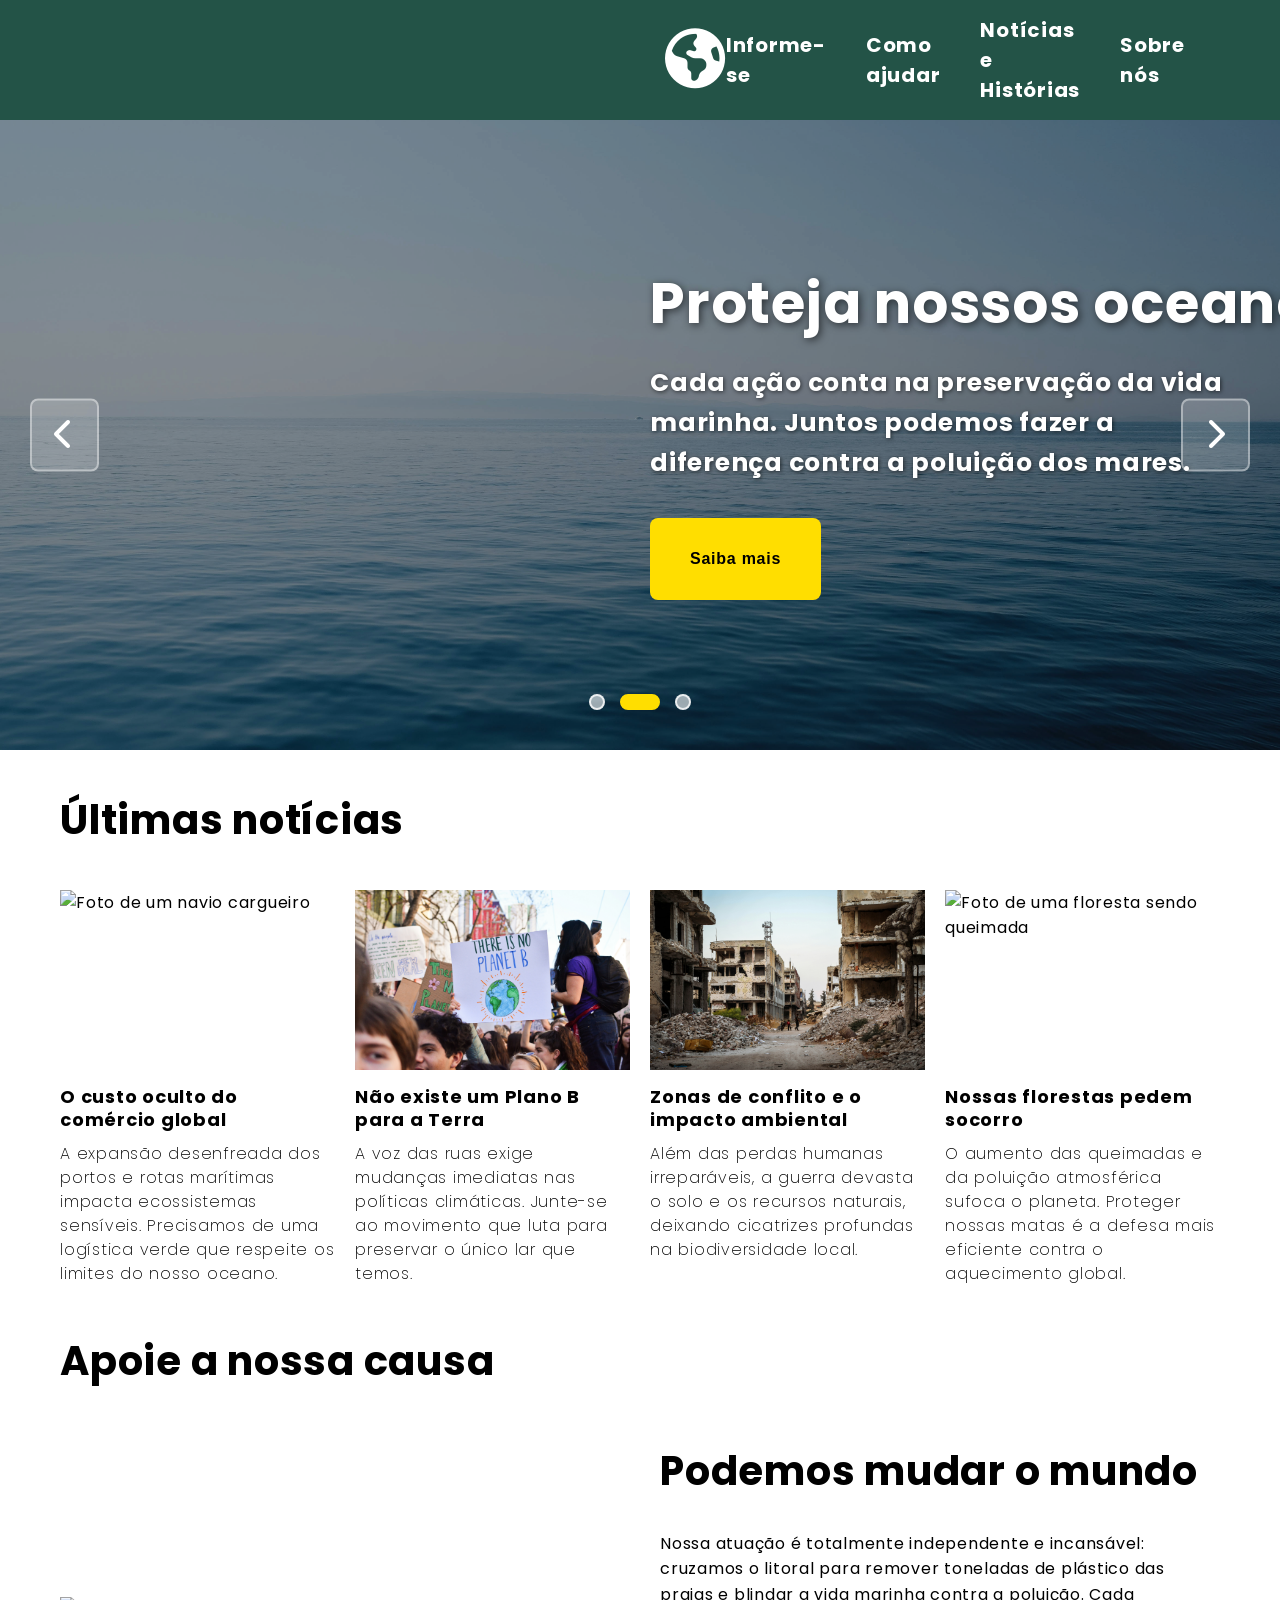
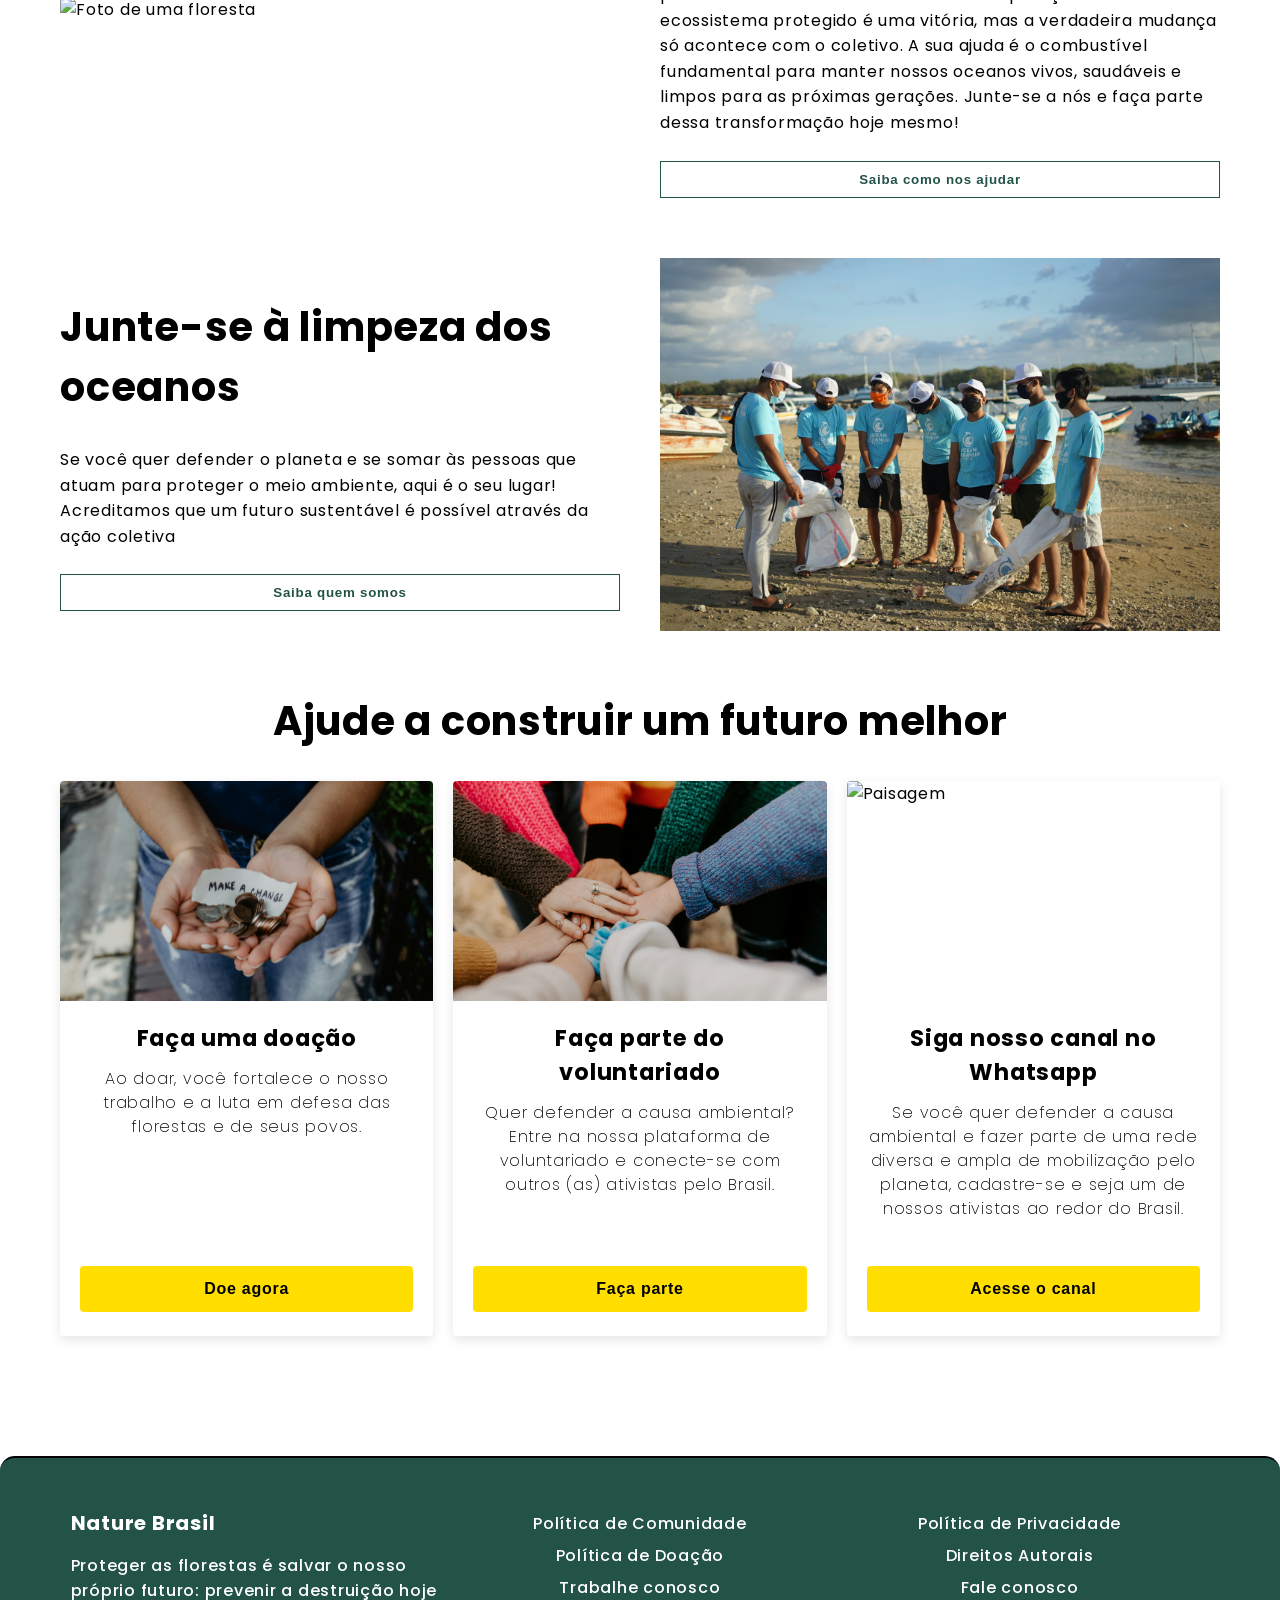
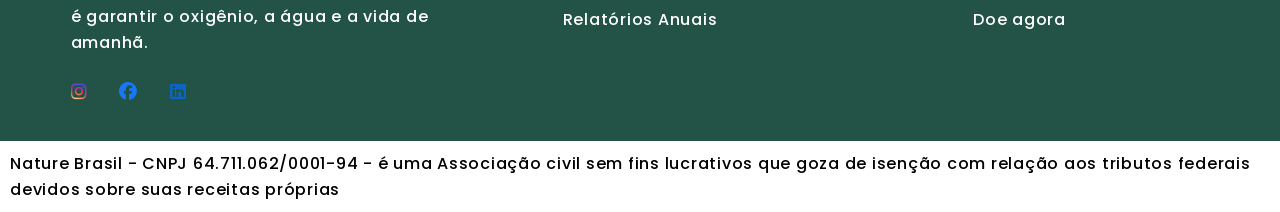
==== site/htmls/index.html @ 849645cf "Ajustando os links" ====
<!DOCTYPE html>
<html lang="pt-br">
<head>
    <meta charset="UTF-8">
    <meta name="viewport" content="width=device-width, initial-scale=1.0">
    <link rel="stylesheet" href="../styles/style.css">
    <link rel="stylesheet" href="https://cdnjs.cloudflare.com/ajax/libs/font-awesome/6.5.1/css/all.min.css">
    <link rel="shortcut icon" href="../img/earth-americas-solid-full.svg" type="image/x-icon">
    <title>Página Inicial - Nature</title>
</head>
<body>

    <section class="carrossel-section">
        <header>
            <div class="icone">
                <a href="index.html"><i class="fa-solid fa-earth-americas"></i></a>
            </div>
            <div class="cabecalho">
                <div class="header1">
                    <ul class="header-group">
                        <li><a href="Informe-se.html" target="_blank" class="link">Informe-se</a></li>
                        <li><a href="ComoAjudar.html" class="link">Como ajudar</a></li>
                        <li><a href="Noticias.html" class="link">Notícias e Histórias</a></li>
                        <li><a href="SobreNos.html" class="link">Sobre nós</a></li>
                    </ul>
                </div>
                
                <div class="header2">
                    <div class="button-group">
                        <div class="botao1">
                            <button type="button" class="btn btn-header"><a href="login.html" target="_blank">Login</a></button>
                        </div>
                        <div class="botao2">
                            <button type="button" class="btn btn-header"><a href="register.html" target="_blank">Registre-se</a></button>
                        </div>
                    </div>
                </div>
            </div>
        </header>

        <div class="carrossel-container">
            <div class="carrossel-wrapper"> 
                <div class="carrossel-slide active">
                    <div class="slide-planodefundo">
                        <img src="../img/bone.jpg" alt="Boné Leave me Alone" class="slide-bg-img">
                        <div class="slide-overlay"></div>
                    </div>
                    <div class="slide-content">
                        <div class="slide-texto">
                            <h2>Doe e ganhe um boné exclusivo!</h2>
                            <p>Faça sua doação e ganhe o boné usado pelos nossos ativistas na visita do navio do Nature ao Brasil!</p>
                            <button class="botao-carrossel">Doe agora!</button>
                        </div>
                    </div>
                </div>

                <div class="carrossel-slide">
                    <div class="slide-planodefundo">
                        <img src="../img/oceano.jpg" alt="Oceano" class="slide-bg-img">
                        <div class="slide-overlay"></div>
                    </div>

                    <div class="slide-content">
                        <div class="slide-texto">
                            <h2>Proteja nossos oceanos!</h2>
                            <p>Cada ação conta na preservação da vida marinha. Juntos podemos fazer a diferença contra a poluição dos mares.</p>
                            <button class="botao-carrossel">Saiba mais</button>
                        </div>
                    </div>
                </div>

                <div class="carrossel-slide">
                    <div class="slide-planodefundo">
                        <img src="../img/site.jpg" alt="Estrutura de Site" class="slide-bg-img">
                        <div class="slide-overlay"></div>
                    </div>
                    
                    <div class="slide-content">
                        <div class="slide-texto">
                            <h2>Visite nosso site!</h2>
                            <p>Conheça mais sobre as campanhas do Nature e como você pode contribuir para um planeta mais sustentável.</p>
                            <button class="botao-carrossel">Conheça mais</button>
                        </div>
                    </div>
                </div>

            </div>

            <button class="carousel-btn carousel-btn-prev" onclick="changeSlide(-1)">
                <i class="fas fa-chevron-left"></i>
            </button>
            <button class="carousel-btn carousel-btn-next" onclick="changeSlide(1)">
                <i class="fas fa-chevron-right"></i>
            </button>

            <div class="carrossel-indicadores">
                <button class="indicadores active" onclick="currentSlide(0)"></button>
                <button class="indicadores" onclick="currentSlide(1)"></button>
                <button class="indicadores" onclick="currentSlide(2)"></button>
            </div>
        </div>
    </section>
    
    <main class="container">
        <h1>Últimas notícias</h1>

        <section class="hero">
            <div class="columns1">
               <img src="../img/navio-cargueiro.jpg" alt="Foto de um navio cargueiro" class="img1"> 

               <div class="negrito1">
                <p><strong>O custo oculto do comércio global</strong></p>
               </div>

               <div class="paragrafo1">
                <p>A expansão desenfreada dos portos e rotas marítimas impacta ecossistemas sensíveis. Precisamos de uma logística verde que respeite os limites do nosso oceano.</p>
               </div>

            </div>

            <div class="columns2">
               <img src="../img/terra.jpg" alt="Foto de uma greve a favor da terra não ser uma plano B" class="img2"> 

               <div class="negrito2">
                <p><strong>Não existe um Plano B para a Terra</strong></p>
               </div>

               <div class="paragrafo2">
                <p>A voz das ruas exige mudanças imediatas nas políticas climáticas. Junte-se ao movimento que luta para preservar o único lar que temos.</p>
               </div>

            </div>
            
            <div class="columns3">
               <img src="../img/cidade-destruida.jpg" alt="Foto de uma cidade destruida" class="img3"> 

               <div class="negrito3">
                <p><strong>Zonas de conflito e o impacto ambiental</strong></p>
               </div>

               <div class="paragrafo3">
                <p>Além das perdas humanas irreparáveis, a guerra devasta o solo e os recursos naturais, deixando cicatrizes profundas na biodiversidade local.</p>
               </div>

            </div>

            <div class="columns4">
               <img src="../img/floresta-queimada.jpg" alt="Foto de uma floresta sendo queimada" class="img4"> 

               <div class="negrito4">
                <p><strong>Nossas florestas pedem socorro</strong></p>
               </div>

               <div class="paragrafo4">
                <p>O aumento das queimadas e da poluição atmosférica sufoca o planeta. Proteger nossas matas é a defesa mais eficiente contra o aquecimento global.</p>
               </div>

            </div>
        </section>

        <section class="content">
            <h1>Apoie a nossa causa</h1>
            <div class="content-columns1">
                <div class="content-img1">
                    <img src="../img/floresta.jpg" alt="Foto de uma floresta">
                </div>
                <div class="content-group1">
                    <h1><strong>Podemos mudar o mundo</strong></h1>
                    <p> Nossa atuação é totalmente independente e incansável: cruzamos o litoral para remover toneladas de plástico das praias e blindar a vida marinha contra a poluição. Cada ecossistema protegido é uma vitória, mas a verdadeira mudança só acontece com o coletivo. A sua ajuda é o combustível fundamental para manter nossos oceanos vivos, saudáveis e limpos para as próximas gerações. Junte-se a nós e faça parte dessa transformação hoje mesmo!</p>
                    <button class="btn btn-cta">Saiba como nos ajudar</button>
                </div>
            </div>

            <div class="content-columns2">
                <div class="content-img2">
                    <img src="../img/ong-prevencao.jpg" alt="Pessoas da ONG">
                </div>

                <div class="content-group2">
                    <h1><strong>Junte-se à limpeza dos oceanos</strong></h1>
                    <p>Se você quer defender o planeta e se somar às pessoas que atuam para proteger o meio ambiente, aqui é o seu lugar! Acreditamos que um futuro sustentável é possível através da ação coletiva</p>
                    <button class="btn btn-cta">Saiba quem somos</button>
                </div>
            </div>
        </section>

        <section class="content-final">
            <h1>Ajude a construir um futuro melhor</h1>
            
            <div class="content-final-columns">
                <div class="card">
                    <div class="card-img">
                        <img src="../img/doacao-mao.jpg" alt="Mãos">
                    </div>
                    <div class="card-text">
                        <h3><strong>Faça uma doação</strong></h3>
                        <p>Ao doar, você fortalece o nosso trabalho e a luta em defesa das florestas e de seus povos.</p>
                    </div>
                    <button class="btn btn-final"><a href="#">Doe agora</a></button>
                </div>

                <div class="card">
                    <div class="card-img">
                        <img src="../img/comunidade.jpg" alt="Comunidade">
                    </div>
                    <div class="card-text">
                        <h3><strong>Faça parte do voluntariado</strong></h3>
                        <p>Quer defender a causa ambiental? Entre na nossa plataforma de voluntariado e conecte-se com outros (as) ativistas pelo Brasil.</p>
                    </div>
                    <button class="btn btn-final"><a href="#">Faça parte</a></button>
                </div>

                <div class="card">
                    <div class="card-img">
                        <img src="../img/paisagem.jpg" alt="Paisagem">
                    </div>
                    <div class="card-text">
                        <h3><strong>Siga nosso canal no Whatsapp</strong></h3>
                        <p>Se você quer defender a causa ambiental e fazer parte de uma rede diversa e ampla de mobilização pelo planeta, cadastre-se e seja um de nossos ativistas ao redor do Brasil.</p>
                    </div>
                    <button class="btn btn-final"><a href="#">Acesse o canal</a></button>
                </div>
            </div>
        </section>
    </main>

    <footer>
    <nav class="group-coluna">
        <div class="colunas">
            <h4> Nature Brasil</h4>
            <p class="pfooter">Proteger as florestas é salvar o nosso próprio futuro: prevenir a destruição hoje é garantir o oxigênio, a água e a vida de amanhã.</p>

                    <div class="social1">
                        <a href="#"> <i class="fa-brands fa-instagram"></i></a> 
                        <a href="#"> <i class="fa-brands fa-facebook"></i></a>
                        <a href="#"> <i class="fa-brands fa-linkedin"></i></a>
                    </div>
        </div>
           
                <div class="colunas">
                    <ul class="lista2">
                        <li><a href="#" class="link2">Política de Comunidade</a></li>
                        <li><a href="#" class="link2">Política de Doação</a></li>
                        <li><a href="#" class="link2">Trabalhe conosco</a></li>
                        <li><a href="#" class="link2">Relatórios Anuais</a></li>
                    </ul>
                </div>

                <div class="colunas">
                    <ul class="lista3">
                        <li><a href="#" class="link3">Política de Privacidade</a></li>
                        <li><a href="#" class="link3">Direitos Autorais</a></li>
                        <li><a href="#" class="link3">Fale conosco</a></li>
                        <li><a href="#" class="link3">Doe agora</a></li>
                    </ul>
                </div>
            
            
    </nav>       

        <p class="pfinal">Nature Brasil - CNPJ 64.711.062/0001-94 - é uma Associação civil sem fins lucrativos que goza de isenção com relação aos tributos federais devidos sobre suas receitas próprias</p>
</footer>

    <script src="../js/carrosel.js"></script>
</body>
</html>
---- site/styles/style.css ----
@import url('https://fonts.googleapis.com/css2?family=Montserrat:ital,wght@0,100..900;1,100..900&family=Poppins:ital,wght@0,100;0,200;0,300;0,400;0,500;0,600;0,700;0,800;0,900;1,100;1,200;1,300;1,400;1,500;1,600;1,700;1,800;1,900&family=Roboto:ital,wght@0,100..900;1,100..900&family=Zalando+Sans+Expanded:ital,wght@0,200..900;1,200..900&display=swap');

:root {
  --preto-main-fundo: #000000;
  --branco-header-footer: #ffffff;
  --verde-agua:#235347;
  --bege:#FDFBF0;
  --amarelo: #ffde00;
  --amarelo-hover:#e5c700;
  --cinza-fundo: #dfd8d8;
  --bg-top: #eef7f7;
 --bg-bottom: #d7eceb;
 --card: rgba(255, 255, 255, 0.92);
 --card-border: rgba(34, 96, 93, 0.12);
 --text: #183534;
 --muted: #5f7775;
 --accent: #109483;
 --accent-dark: #0b7265;
 --field: #f8fcfb;
 --shadow: 0 24px 80px rgba(16, 74, 70, 0.14);
    
}

*{
 margin: 0;
 padding: 0;
 box-sizing: border-box;
 letter-spacing: 0.75px;
}

body{
    font-family: "Poppins", sans-serif;
    margin: 0;
    padding: 0;
}

/*------------- HEADER ------------- */

header{
    width: 100%;
    display: flex;
    justify-content: space-between;
    align-items: center;
    padding: 15px;
    background-color: var(--verde-agua);
    margin-bottom: 0;
}

.icone a{
    color: var(--branco-header-footer);
}

.icone{
    font-size: 60px;
    margin-left: 650px;
    color: var(--branco-header-footer);
}

header ul{
    display: flex;
    list-style: none;
    font-size: 20px ;
    font-weight: bold;
    align-items: center;
    gap: 40px;
    margin-right: 450px;
    margin-bottom: 0;
    
}

.link{
    text-decoration: none;
    color: var(--branco-header-footer)

}

.link:hover{
    text-decoration: underline;
}

.cabecalho {
  display: flex;
  align-items: center; 
  gap: 30px;          
}

.button-group {
  display: flex;
  gap: 50px;
  padding-right: 60px;        
}

.button-group button {
  padding: 10px 20px;
  border-radius: 8px;     
  cursor: pointer;
  font-weight: 600;
  transition: all 0.3s;    
  border: 2px solid transparent; 
}

.btn-header {
    background: var(--branco-header-footer);
    border: 1px solid var(--preto-main-fundo) !important;
    color: var(--verde-agua);
    padding: 15px 20px !important;
    width: 100%;
    font-weight: bold;
    cursor: pointer;
    transition: 0.3s;
    font-size: 16px;
    display: block;
}

.btn-header:hover {
    background: var(--verde-agua);
    color: var(--branco-header-footer);
}

.btn-header a {
    text-decoration: none;
    color: inherit;
    display: block;
}

.button-group button a {
  text-decoration: none;
  color: inherit;         
  display: block;         
}

.botao1 button{
    background: var(--branco-header-footer);
    border: 1px solid var(--preto-main-fundo);
    color: var(--verde-agua);
    padding: 10px 0;
    width: 100%; 
    font-weight: bold;
    padding: 15px;
    cursor: pointer;
    transition: 0.3s;
    font-size: 16px;
    font-weight: bold;
}

.botao1 button:hover {
    background: var(--verde-agua);
    color: var(--branco-header-footer);
}


.botao2 button{
    background: var(--branco-header-footer);
    border: 1px solid var(--preto-main-fundo);
    color: var(--verde-agua);
    padding: 10px 0;
    width: 100%; 
    font-weight: bold;
    padding: 15px;
    cursor: pointer;
    transition: 0.3s;
    font-size: 16px;
    font-weight: bold;
}

.botao2 button:hover {
    background: var(--verde-agua);
    color: var(--branco-header-footer);
}

/*
<div class="icone">
           <a href="index.html"><i class="fa-solid fa-earth-americas"></i></a> 
        </div>

/* ============= CARROSSEL ============= */

.carrossel-section {
    position: relative;
    width: 100%;
    height: auto;
    overflow: hidden;
}

.carrossel-container {
    position: relative;
    width: 100%;
    height: 70vh;
    overflow: hidden;
}

.carrossel-wrapper {
    position: relative;
    width: 100%;
    height: 100%;
    
}

.carrossel-slide {
    position: absolute;
    top: 0;
    left: 0;
    width: 100%;
    height: 100%;
    display: flex;
    align-items: center;
    opacity: 0;
    transition: opacity 0.8s ease-in-out;
    z-index: 1;
}

.carrossel-slide.active {
    opacity: 1;
    z-index: 2;
}


.slide-planodefundo {
    position: absolute;
    top: 0;
    left: 0;
    width: 100%;
    height: 100%;
    z-index: -1;
}

.slide-bg-img {
    width: 100%;
    height: 100%;
    object-fit: cover;
}


.slide-overlay {
    position: absolute;
    top: 0;
    left: 0;
    width: 100%;
    height: 100%;
    background: rgba(0, 0, 0, 0.4);
    z-index: 0;
}

.slide-content {
    position: relative;
    z-index: 3;
    padding-left: 650px;
    color: #ffffff;
    display: flex;
    align-items: center;
    height: 100%;
}

.slide-texto {
    max-width: 600px;
}

.slide-texto h2 {
    font-size: 3.5rem;
    font-weight: bold;
    margin-bottom: 25px;
    line-height: 1.2;
    text-shadow: 2px 2px 8px rgba(0, 0, 0, 0.6);
    white-space: nowrap;
}

.slide-texto p {
    font-size: 25px;
    line-height: 1.6;
    margin-bottom: 35px;
    text-shadow: 1px 1px 4px rgba(0, 0, 0, 0.6);
    font-weight: bold;
    color: var(--branco-header-footer);
}

.botao-carrossel {
    background-color: var(--amarelo);
    color: var(--preto-main-fundo);
    padding: 32px 40px;
    border: none;
    border-radius: 8px;
    font-size: 16px;
    font-weight: bold;
    cursor: pointer;
    transition: all 0.3s ease;
    display: inline-block;
}

.botao-carrossel:hover {
    background-color: var(--amarelo-hover);
    transform: translateY(-3px);
    box-shadow: 0 8px 16px rgba(0, 0, 0, 0.3);
}

/* Botões de navegação  padding:32px 40px;*/
.carousel-btn {
    position: absolute;
    top: 50%;
    transform: translateY(-50%);
    background-color: rgba(255, 255, 255, 0.2);
    color: var(--branco-header-footer);
    border: 2px solid rgba(255, 255, 255, 0.4);
    font-size: 32px;
    padding: 16px 22px;
    cursor: pointer;
    border-radius: 8px;
    transition: all 0.3s ease;
    z-index: 10;
}

.carousel-btn:hover {
    background-color: rgba(255, 255, 255, 0.4);
    border-color: rgba(255, 255, 255, 0.8);
    transform: translateY(-50%) scale(1.1);
}

.carousel-btn-prev {
    left: 30px;
}

.carousel-btn-next {
    right: 30px;
}

/* Indicadores (pontinhos) */
.carrossel-indicadores {
    position: absolute;
    bottom: 40px;
    left: 50%;
    transform: translateX(-50%);
    z-index: 10;
    display: flex;
    gap: 15px;
}

.indicadores {
    width: 16px;
    height: 16px;
    border-radius: 50%;
    background-color: rgba(255, 255, 255, 0.6);
    border: 2px solid rgba(255, 255, 255, 0.8);
    cursor: pointer;
    transition: all 0.3s ease;
}

.indicadores:hover {
    background-color: rgba(255, 255, 255, 0.8);
}

.indicadores.active {
    background-color: var(--amarelo);
    border-color: var(--amarelo);
    width: 40px;
    border-radius: 8px;
}

/*------------- MAIN/HERO ------------- */
main {
  width: 100%;
}

.container {
  max-width: 1200px; 
  width: 100%;       
  margin: 0 auto;
}

h1 {
    margin-bottom: 40px;
    font-size: 2.5rem;
    margin-top: 40px;
}

.container > h1 {
    max-width: 1200px;
    margin-left: auto;
    margin-right: auto;
    padding: 0 20px;
}

.hero {
    display: flex;
    justify-content: space-between;
    gap: 20px;
    max-width: 1200px;
    margin: 0 auto;
    padding: 0 20px;
}


.columns1, .columns2, .columns3, .columns4 {
    flex: 1; 
    display: flex;
    flex-direction: column;
}


.img1, .img2, .img3, .img4 {
    width: 100%;
    height: 180px; 
    object-fit: cover; 
    margin-bottom: 15px;
}


[class^="negrito"] p {
    font-size: 18px;
    line-height: 1.3;
    margin-bottom: 10px;
    color: var(--preto-main-fundo);
}


[class^="paragrafo"] p {
    font-size: 16px;
    line-height: 1.5;
    color: var(--preto-main-fundo);
    font-weight: 200;
}

.content {
    max-width: 1200px;
    width: 100%;
    margin: 0 auto;
    padding: 0 20px;
}

.content h1 {
    font-size: 2.5rem;
    margin-bottom: 30px;
    color: var(--preto-main-fundo);
    margin-top: 20px;
    font-weight: bold;
}

.content-columns1, 
.content-columns2 {
    display: flex;
    align-items: center;
    gap: 40px;
    margin-bottom: 60px;
}

.content-columns2 {
    flex-direction: row-reverse;
}

.content-img1, .content-img2, 
.content-group1, .content-group2 {
    flex: 1;
}

img {
    width: 100%;
    height: auto;
    display: block;
}

h1 strong {
    display: block;
    font-size: 2.5rem;
    margin-bottom: 15px;
    color: var(--preto-main-fundo);
    font-weight: bold;
    
}

p {
    font-size: 16px;
    line-height: 1.6;
    color: var(--preto-main-fundo);
    margin-bottom: 25px;
}

.btn {
    background: transparent;
    border: 1px solid var(--verde-agua);
    color: var(--verde-agua);
    padding: 10px 0;
    width: 100%; 
    font-weight: bold;
    cursor: pointer;
    transition: 0.3s;
}

.btn:hover {
    background: var(--verde-agua);
    color: var(--branco-header-footer);
}


.content-final h1 {
    text-align: center;
    margin-bottom: 30px;
    font-size: 2.5rem;
}

.content-final {
    max-width: 1200px;
    width: 100%;
    margin: 0 auto;
    padding: 0 20px;
}

.content-final-columns {
    display: flex;
    justify-content: center; 
    gap: 20px;
    padding-bottom: 30px ;
}

.card {
    background-color: var(--branco-header-footer);
    border-radius: 4px;
    box-shadow: 0 4px 12px rgba(0, 0, 0, 0.1); 
    flex: 1;                 
    display: flex;
    flex-direction: column;  
    overflow: hidden;        
    padding-bottom: 24px;   
}

.card-img img {
    width: 100%;
    height: 220px;          
    object-fit: cover;       
    display: block;
}
/* PARA NÃO ESQUECER, OBJECT-FIT:COVER, corta a imagem sem distorcer, e o height:220px alinha as fotos igualmente.*/

.card-text {
    padding: 20px;
    flex-grow: 1;           
}

.card-text h3 {
    font-size: 1.4rem;
    margin-bottom: 12px;
    font-weight: 400;
    text-align: center;
}

.card-text p {
    font-size: 16px;
    color: var(--preto-main-fundo);
    line-height: 1.5;
    font-weight: 200;
    text-align: center;
}

.btn-final {
    background-color: var(--amarelo); 
    color: var(--preto-main-fundo);
    border: none;
    padding: 14px 32px;
    font-weight: bold;
    font-size: 16px;
    border-radius: 4px;
    cursor: pointer;
    width: calc(100% - 40px);
    margin: 0 20px;
}

.btn-final:hover {
    background-color: var(--amarelo-hover); 
    transform: translateY(-3px);
    color: var(--preto-main-fundo);
}

.btn-final a{
    text-decoration: none;
    color: var(--preto-main-fundo)
}

/*------------- Footer ------------- */

footer{
    background-color:var(--verde-agua);
    color: var(--branco-header-footer);
    padding-top: 50px;
    border-top: 2px solid var(--preto-main-fundo);
    border-radius: 15px;
    margin-top: 90px;
    
}

.group-coluna{
    margin: auto;
    display: flex;
    justify-content: center;
    width: 1140px;
}

.colunas{
    width: 33.3%;
}

.colunas h4{
    margin-bottom: 15px;
    font-size: 20px;
}

.colunas p{
    font-weight: 500;
    color: var(--branco-header-footer);
}

.social1{
    display: flex;
    gap: 2rem;    
}

.social1 i{
    font-size: 18px;
    margin-bottom: 40px;
}

.lista2{
    text-align: center;
    line-height: 2;
    
}
.lista2 li{
    list-style: none;
    
}

.lista2 a{
    text-decoration: none;
    color: var(--branco-header-footer);
    font-weight: 500;
    
}

.lista2 a:hover{
    text-decoration: underline;

}

.lista3{
    text-align: center;
    line-height: 2;
    
}
.lista3 li{
    list-style: none;
    
}

.lista3 a{
    text-decoration: none;
    color: var(--branco-header-footer);
    font-weight: 500;
}

.lista3 a:hover{
    text-decoration: underline;

}

.pfinal{
    display: flex;
    justify-content: center;
    font-size: 16px;
    padding: 10px;
    margin: 0;
    color: var(--preto-main-fundo);
    background-color: var(--branco-header-footer);
    font-weight: 500;
}

.fa-instagram {
    background: radial-gradient(circle at 30% 107%, #fdf497 0%, #fdf497 5%, #fd5949 45%, #d6249f 60%, #285AEB 90%);
    -webkit-background-clip: text;
    -webkit-text-fill-color: transparent;
    background-clip: text;
    display: inline-block;
}

.fa-facebook {
    color: #1877F2;
}


.fa-linkedin {
    color: #0A66C2;
}
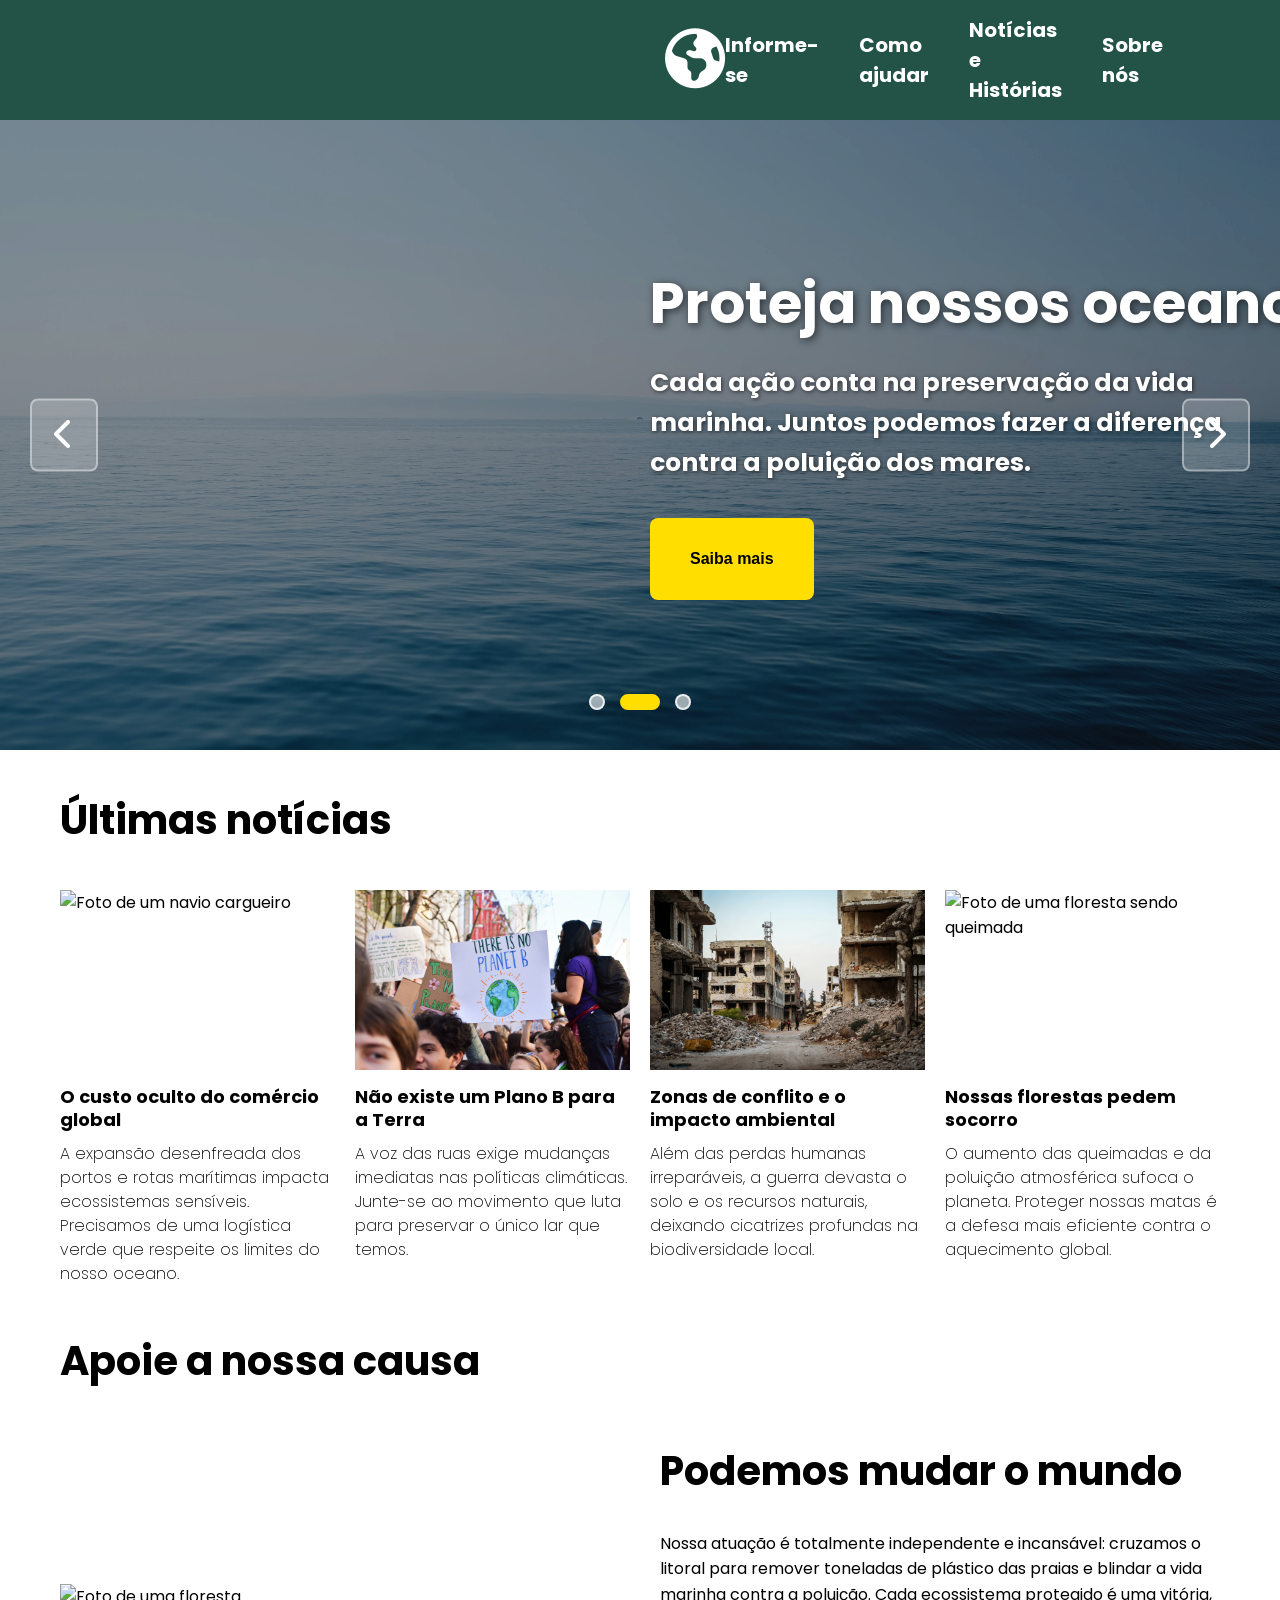
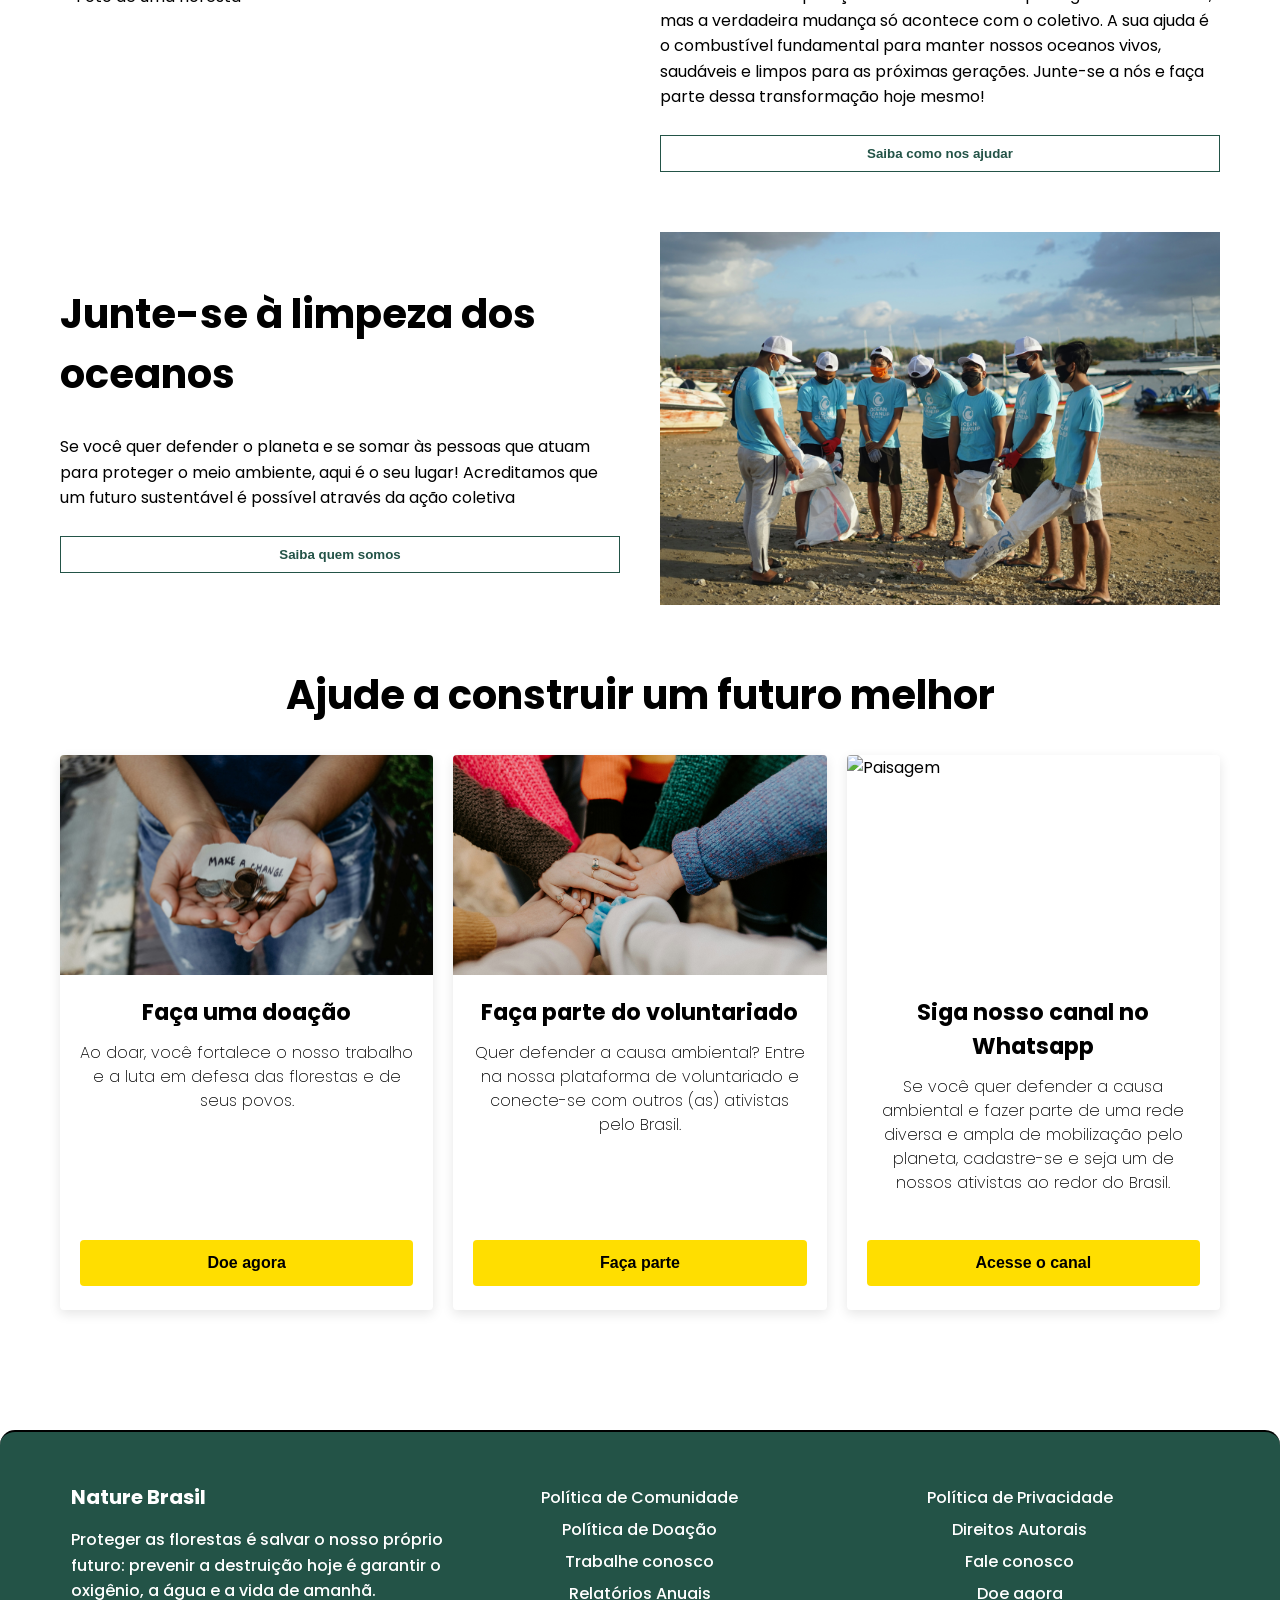
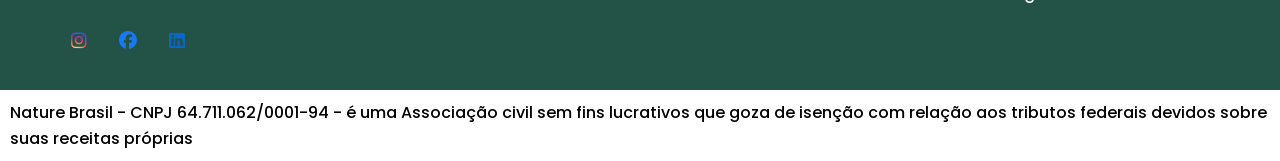
==== commit 705f94db: "Muitas alterações" ====
--- a/site/htmls/index.html
+++ b/site/htmls/index.html
@@ -225,41 +225,39 @@
     </main>
 
     <footer>
-    <nav class="group-coluna">
-        <div class="colunas">
-            <h4> Nature Brasil</h4>
-            <p class="pfooter">Proteger as florestas é salvar o nosso próprio futuro: prevenir a destruição hoje é garantir o oxigênio, a água e a vida de amanhã.</p>
-
-                    <div class="social1">
-                        <a href="#"> <i class="fa-brands fa-instagram"></i></a> 
-                        <a href="#"> <i class="fa-brands fa-facebook"></i></a>
-                        <a href="#"> <i class="fa-brands fa-linkedin"></i></a>
-                    </div>
-        </div>
-           
-                <div class="colunas">
-                    <ul class="lista2">
-                        <li><a href="#" class="link2">Política de Comunidade</a></li>
-                        <li><a href="#" class="link2">Política de Doação</a></li>
-                        <li><a href="#" class="link2">Trabalhe conosco</a></li>
-                        <li><a href="#" class="link2">Relatórios Anuais</a></li>
-                    </ul>
-                </div>
-
-                <div class="colunas">
-                    <ul class="lista3">
-                        <li><a href="#" class="link3">Política de Privacidade</a></li>
-                        <li><a href="#" class="link3">Direitos Autorais</a></li>
-                        <li><a href="#" class="link3">Fale conosco</a></li>
-                        <li><a href="#" class="link3">Doe agora</a></li>
-                    </ul>
-                </div>
+        <nav class="group-coluna">
+            <div class="colunas">
+                <h4> Nature Brasil</h4>
+                <p class="pfooter">Proteger as florestas é salvar o nosso próprio futuro: prevenir a destruição hoje é garantir o oxigênio, a água e a vida de amanhã.</p>
+
+                        <div class="social1">
+                            <a href="#"> <i class="fa-brands fa-instagram"></i></a> 
+                            <a href="#"> <i class="fa-brands fa-facebook"></i></a>
+                            <a href="#"> <i class="fa-brands fa-linkedin"></i></a>
+                        </div>
+            </div>
             
-            
-    </nav>       
-
-        <p class="pfinal">Nature Brasil - CNPJ 64.711.062/0001-94 - é uma Associação civil sem fins lucrativos que goza de isenção com relação aos tributos federais devidos sobre suas receitas próprias</p>
-</footer>
+                    <div class="colunas">
+                        <ul class="lista2">
+                            <li><a href="#" class="link2">Política de Comunidade</a></li>
+                            <li><a href="#" class="link2">Política de Doação</a></li>
+                            <li><a href="#" class="link2">Trabalhe conosco</a></li>
+                            <li><a href="#" class="link2">Relatórios Anuais</a></li>
+                        </ul>
+                    </div>
+
+                    <div class="colunas">
+                        <ul class="lista3">
+                            <li><a href="#" class="link3">Política de Privacidade</a></li>
+                            <li><a href="#" class="link3">Direitos Autorais</a></li>
+                            <li><a href="#" class="link3">Fale conosco</a></li>
+                            <li><a href="#" class="link3">Doe agora</a></li>
+                        </ul>
+                    </div>    
+        </nav>       
+
+            <p class="pfinal">Nature Brasil - CNPJ 64.711.062/0001-94 - é uma Associação civil sem fins lucrativos que goza de isenção com relação aos tributos federais devidos sobre suas receitas próprias</p>
+    </footer>
 
     <script src="../js/carrosel.js"></script>
 </body>
--- a/site/styles/style.css
+++ b/site/styles/style.css
@@ -25,7 +25,6 @@
  margin: 0;
  padding: 0;
  box-sizing: border-box;
- letter-spacing: 0.75px;
 }
 
 body{
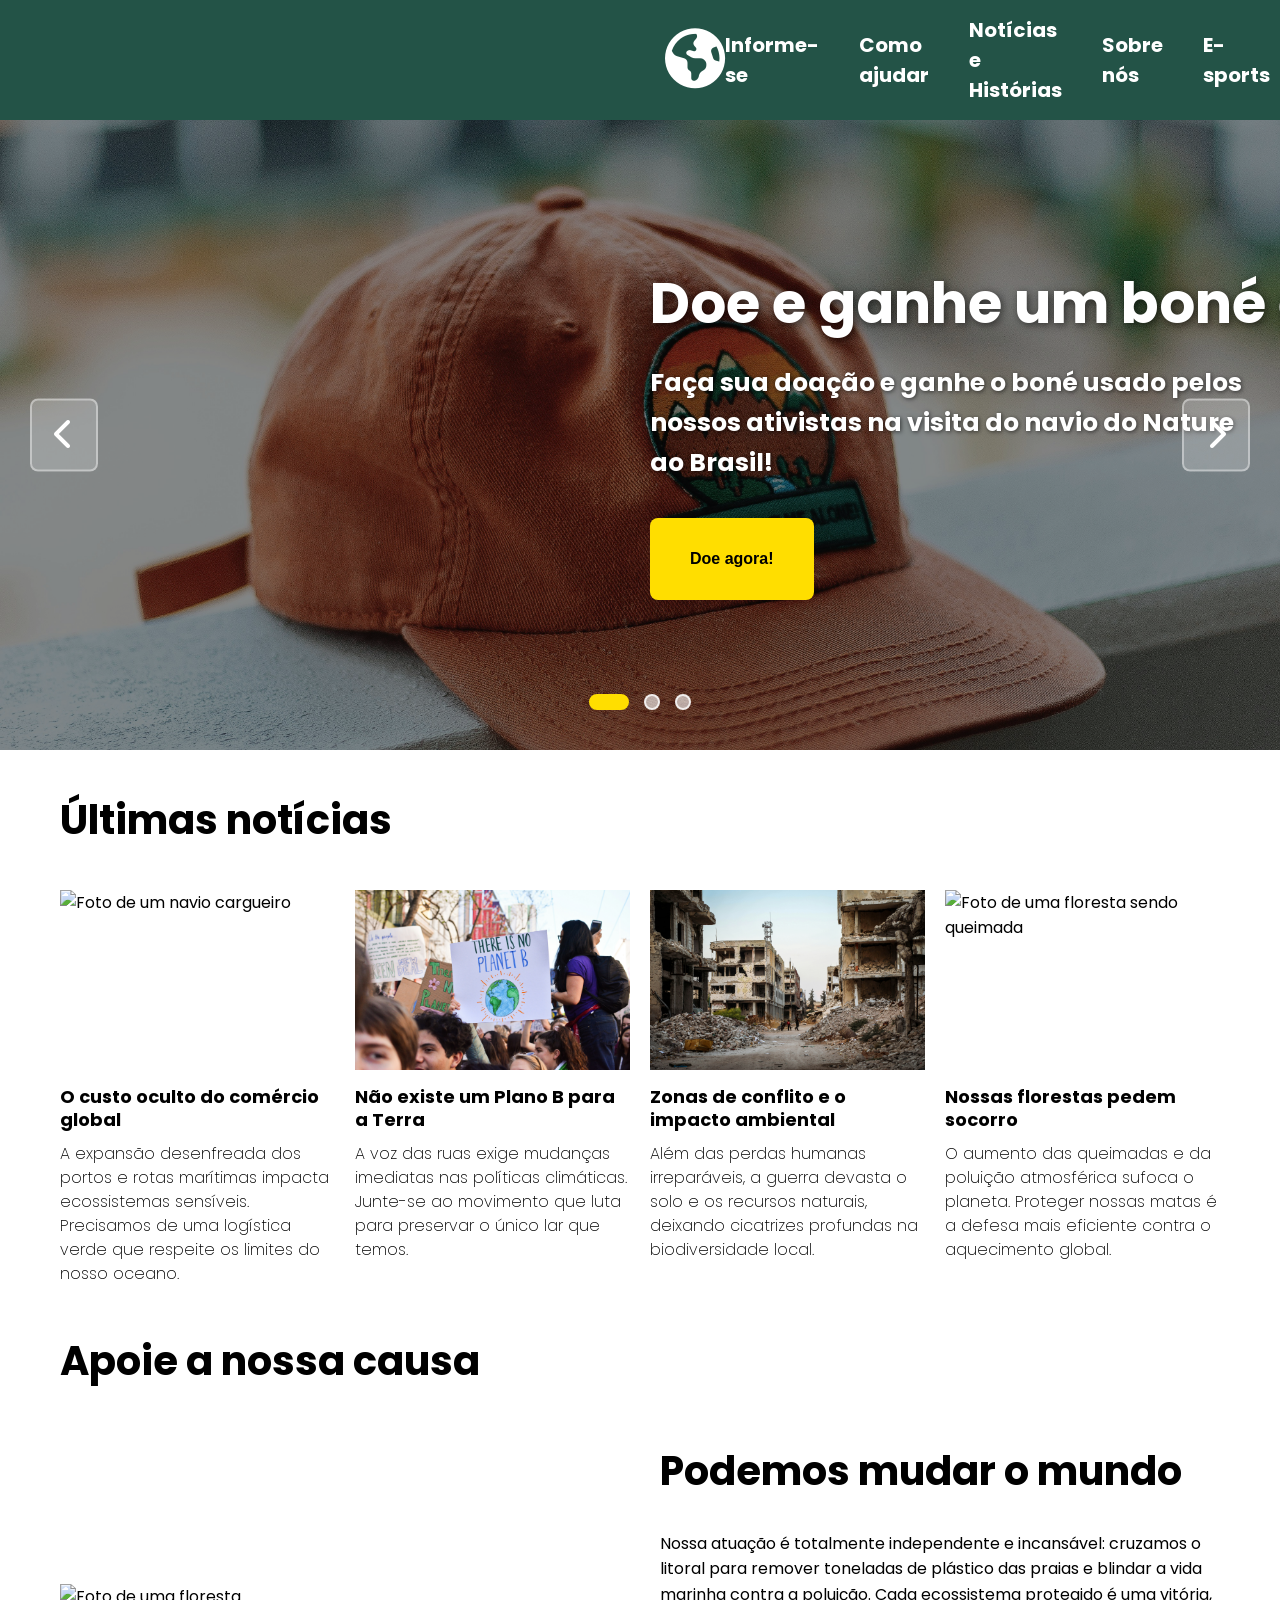
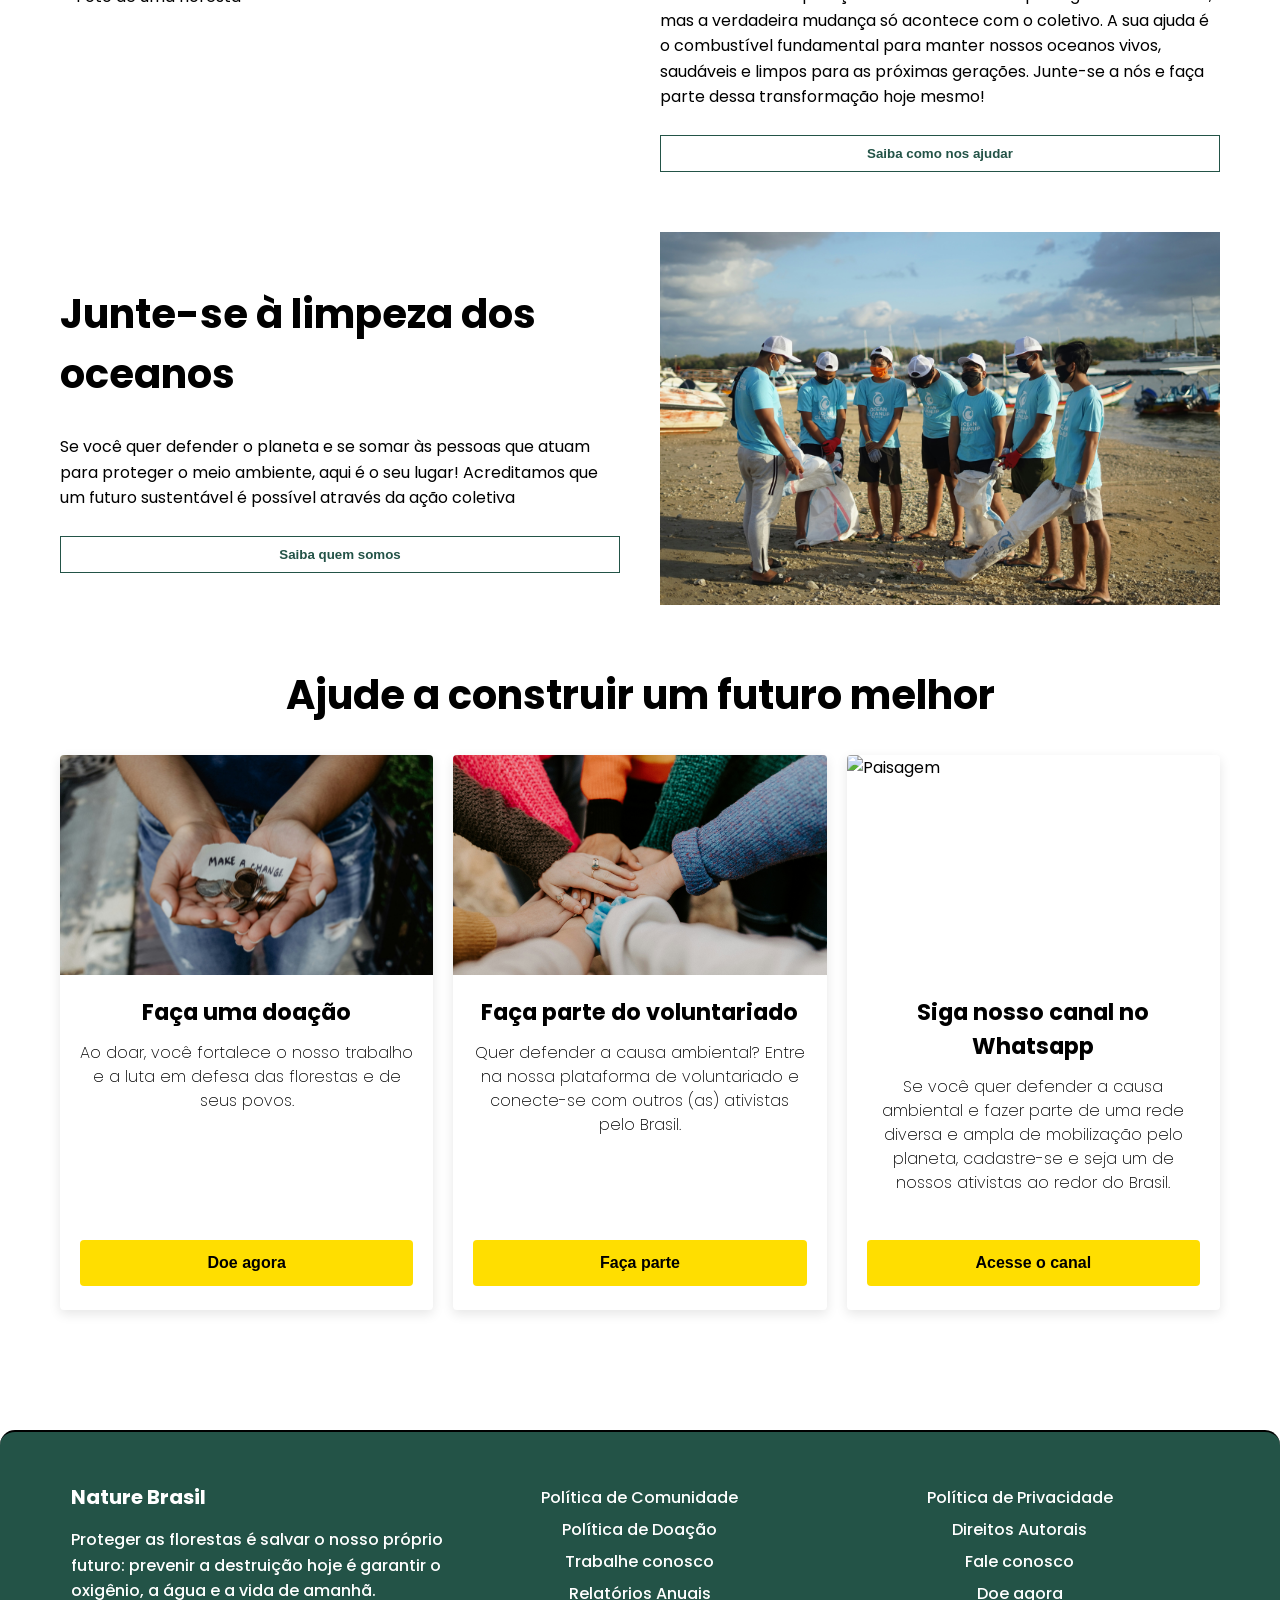
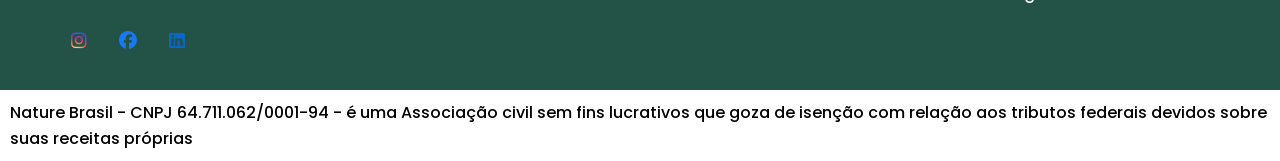
==== commit 96095f82: "Ajustando o header e fazendo a responsividade de todos as páginas e finalizando o Como ajudar" ====
--- a/site/htmls/index.html
+++ b/site/htmls/index.html
@@ -22,6 +22,7 @@
                         <li><a href="ComoAjudar.html" class="link">Como ajudar</a></li>
                         <li><a href="Noticias.html" class="link">Notícias e Histórias</a></li>
                         <li><a href="SobreNos.html" class="link">Sobre nós</a></li>
+                        <li><a href="site-time.html" class="link">E-sports</a></li>
                     </ul>
                 </div>
                 
--- a/site/styles/style.css
+++ b/site/styles/style.css
@@ -85,8 +85,7 @@
 
 .button-group {
   display: flex;
-  gap: 50px;
-  padding-right: 60px;        
+  gap: 50px;    
 }
 
 .button-group button {
@@ -685,3 +684,178 @@
     color: #0A66C2;
 }
 
+@media (max-width: 1024px) {
+    header {
+        flex-direction: column;
+        gap: 20px;
+        padding: 20px 15px;
+    }
+
+    .icone {
+        margin-left: 0;
+    }
+
+    .cabecalho {
+        flex-direction: column;
+        gap: 20px;
+    }
+
+    header ul {
+        margin-right: 0;
+        justify-content: center;
+        flex-wrap: wrap;
+        gap: 20px;
+    }
+
+    .button-group {
+        gap: 20px;
+    }
+
+    .carrossel-container {
+        height: 60vh;
+    }
+
+    .slide-content {
+        padding-left: 0;
+        justify-content: center;
+        text-align: center;
+    }
+
+    .slide-texto h2 {
+        font-size: 2.8rem;
+        white-space: normal;
+    }
+
+    .hero {
+        flex-wrap: wrap;
+    }
+
+    .columns1, .columns2, .columns3, .columns4 {
+        width: 48%;
+        flex: 0 0 48%;
+    }
+
+    .content-final-columns {
+        flex-wrap: wrap;
+    }
+
+    .card {
+        flex: 0 0 calc(50% - 10px);
+    }
+
+    .group-coluna {
+        width: 100%;
+        flex-wrap: wrap;
+        gap: 24px;
+    }
+
+    .colunas {
+        width: 45%;
+    }
+}
+
+@media (max-width: 768px) {
+    header ul {
+        font-size: 18px;
+        gap: 14px;
+    }
+
+    .button-group {
+        flex-direction: column;
+        gap: 12px;
+        width: 100%;
+    }
+
+    .btn-header {
+        width: 100%;
+    }
+
+    .carrossel-container {
+        height: 50vh;
+    }
+
+    .slide-texto h2 {
+        font-size: 2.2rem;
+    }
+
+    .slide-texto p {
+        font-size: 18px;
+    }
+
+    .columns1, .columns2, .columns3, .columns4 {
+        width: 100%;
+        flex: 0 0 100%;
+    }
+
+    .content-final-columns {
+        flex-direction: column;
+    }
+
+    .card {
+        flex: 0 0 100%;
+    }
+
+    .group-coluna {
+        flex-direction: column;
+        align-items: center;
+    }
+
+    .colunas {
+        width: 100%;
+        text-align: center;
+    }
+
+    .social1 {
+        justify-content: center;
+    }
+}
+
+@media (max-width: 480px) {
+    header {
+        padding: 12px;
+    }
+
+    header ul {
+        font-size: 16px;
+        gap: 10px;
+        flex-direction: column;
+    }
+
+    .carrossel-container {
+        height: 45vh;
+    }
+
+    .slide-texto h2 {
+        font-size: 1.7rem;
+    }
+
+    .slide-texto p {
+        font-size: 16px;
+    }
+
+    .botao-carrossel {
+        padding: 16px 24px;
+    }
+
+    .container > h1,
+    .content h1,
+    .content-final h1 {
+        font-size: 1.8rem;
+        text-align: center;
+    }
+
+    .hero,
+    .content {
+        padding: 0 16px;
+    }
+
+    .btn-final {
+        width: calc(100% - 32px);
+        margin: 0 16px;
+    }
+
+    .group-coluna {
+        padding: 0 16px;
+    }
+}
+
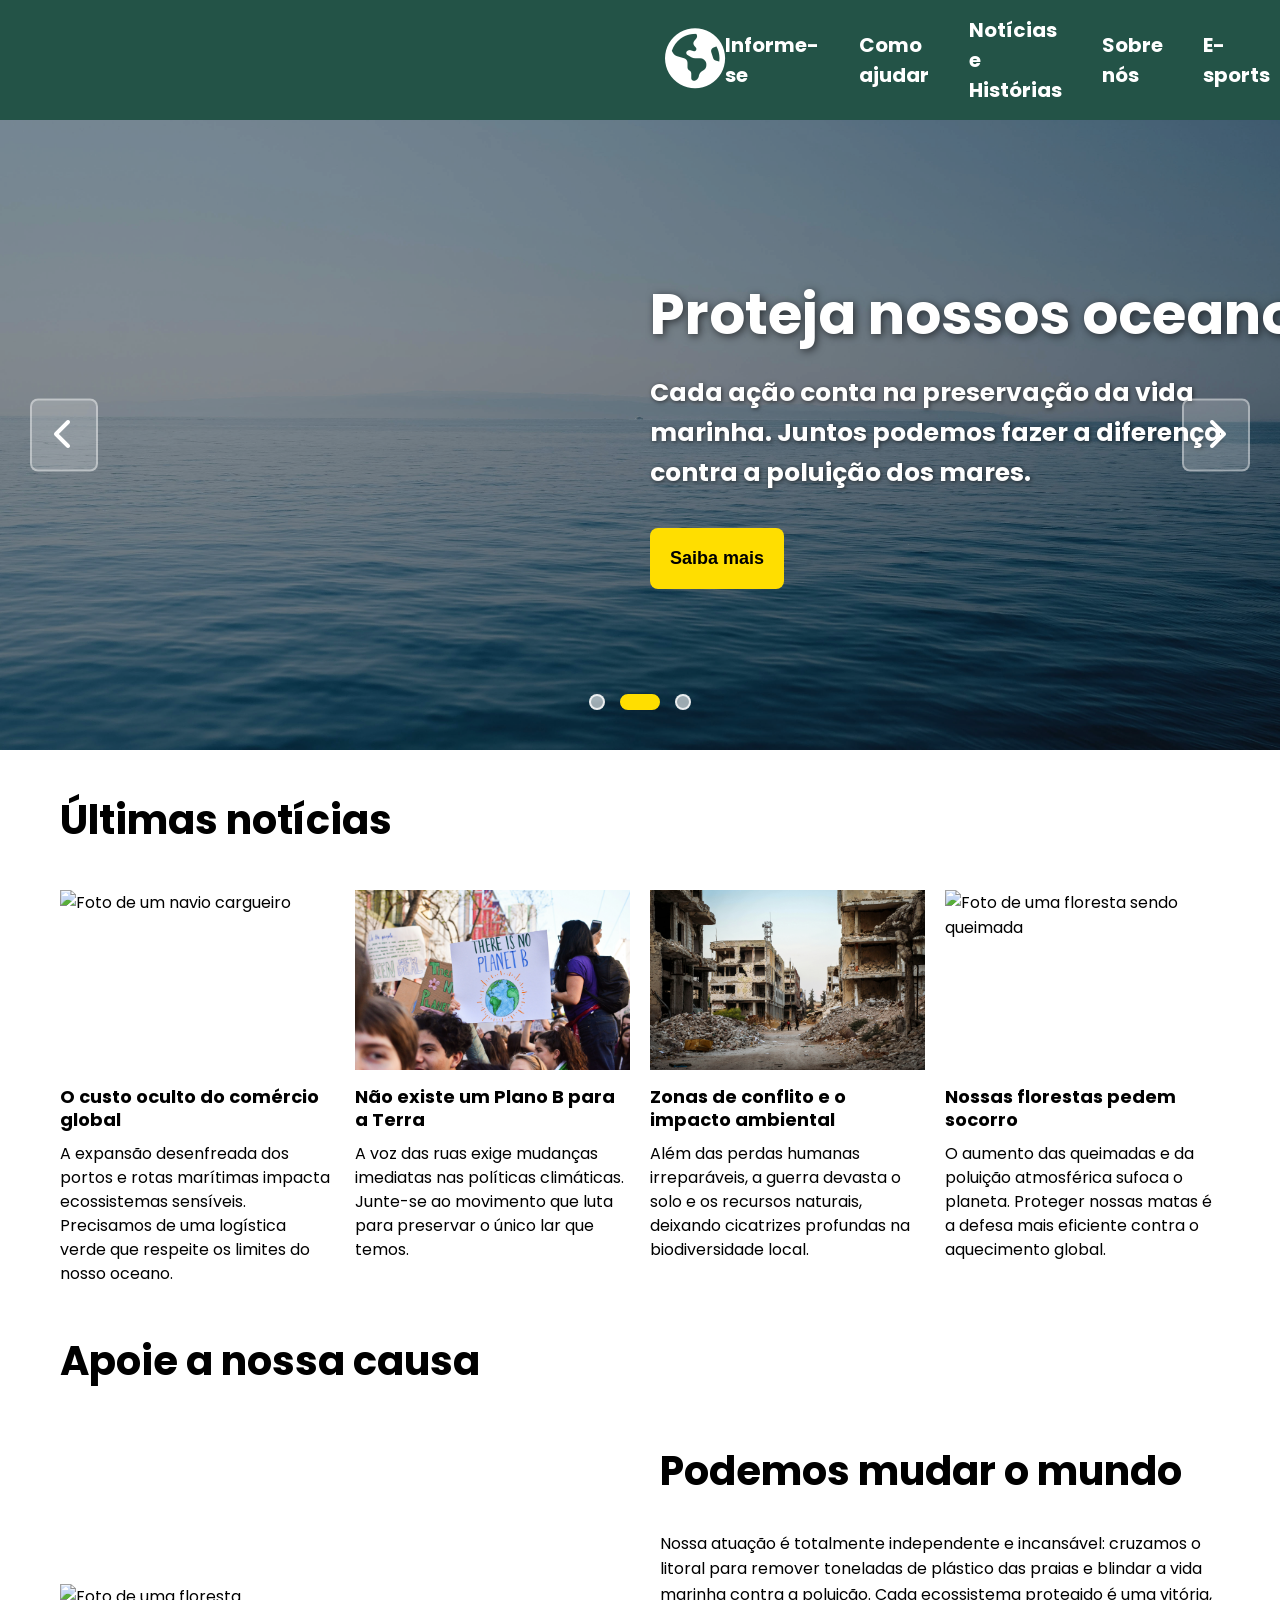
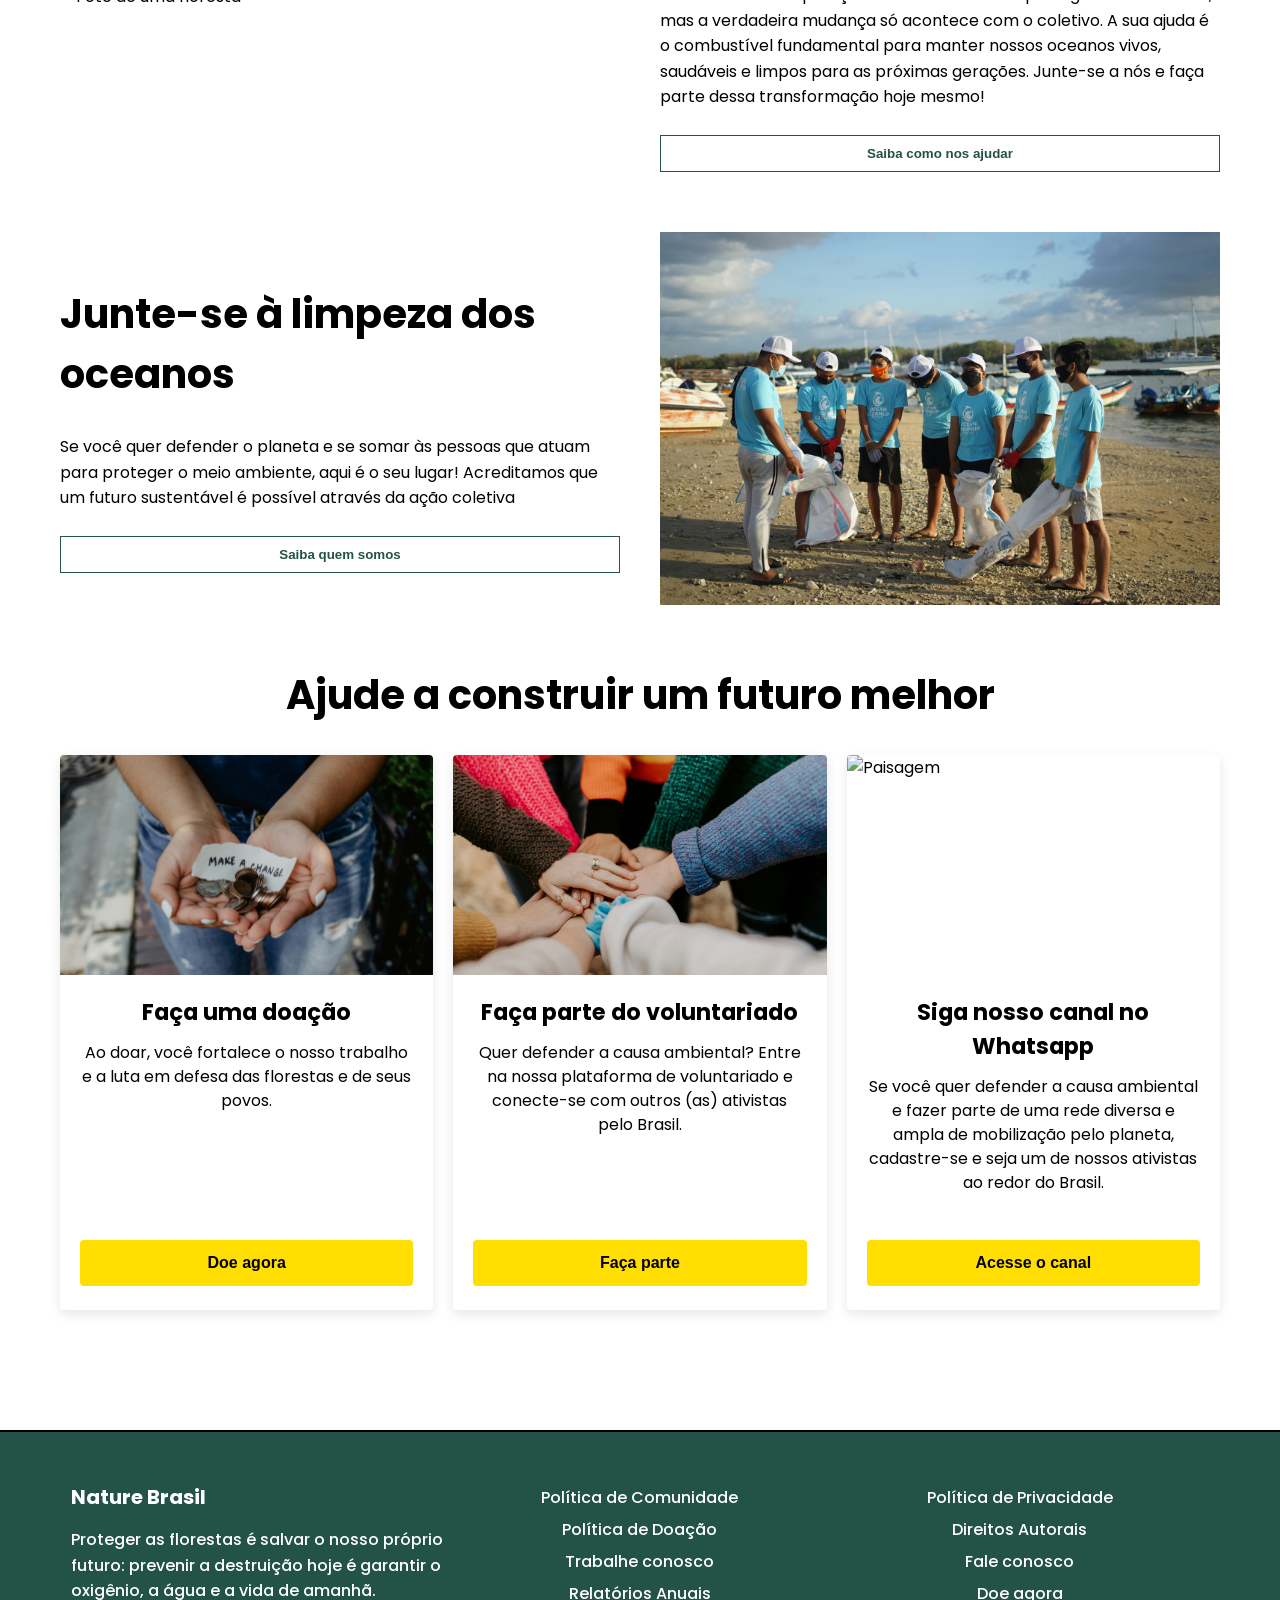
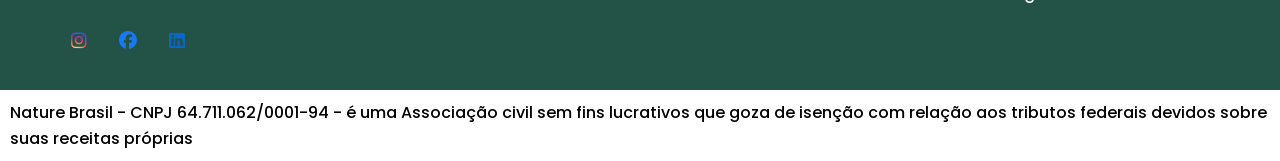
==== commit 094ebe4e: "Arrumando os botões do header das páginas" ====
--- a/site/htmls/index.html
+++ b/site/htmls/index.html
@@ -32,10 +32,10 @@
                             <button type="button" class="btn btn-header"><a href="login.html" target="_blank">Login</a></button>
                         </div>
                         <div class="botao2">
-                            <button type="button" class="btn btn-header"><a href="register.html" target="_blank">Registre-se</a></button>
-                        </div>
-                    </div>
-                </div>
+                            <button type="button" class="btn btn-header"><a href="Registrese.html" target="_blank">Registre-se</a></button>
+                        </div>
+                    </div>
+                </dv>
             </div>
         </header>
 
--- a/site/styles/style.css
+++ b/site/styles/style.css
@@ -9,16 +9,16 @@
   --amarelo-hover:#e5c700;
   --cinza-fundo: #dfd8d8;
   --bg-top: #eef7f7;
- --bg-bottom: #d7eceb;
- --card: rgba(255, 255, 255, 0.92);
- --card-border: rgba(34, 96, 93, 0.12);
- --text: #183534;
- --muted: #5f7775;
- --accent: #109483;
- --accent-dark: #0b7265;
- --field: #f8fcfb;
- --shadow: 0 24px 80px rgba(16, 74, 70, 0.14);
-    
+  --bg-bottom: #d7eceb;
+    --card: rgba(255, 255, 255, 0.92);
+    --card-border: rgba(34, 96, 93, 0.12);
+    --text: #183534;
+    --muted: #5f7775;
+    --accent: #109483;
+    --accent-dark: #0b7265;
+    --field: #f8fcfb;
+    --shadow: 0 24px 80px rgba(16, 74, 70, 0.14);
+        
 }
 
 *{
@@ -42,7 +42,6 @@
     align-items: center;
     padding: 15px;
     background-color: var(--verde-agua);
-    margin-bottom: 0;
 }
 
 .icone a{
@@ -62,7 +61,7 @@
     font-weight: bold;
     align-items: center;
     gap: 40px;
-    margin-right: 450px;
+    margin-right: 500px;
     margin-bottom: 0;
     
 }
@@ -85,7 +84,7 @@
 
 .button-group {
   display: flex;
-  gap: 50px;    
+  gap: 20px;
 }
 
 .button-group button {
@@ -95,36 +94,18 @@
   font-weight: 600;
   transition: all 0.3s;    
   border: 2px solid transparent; 
-}
-
-.btn-header {
-    background: var(--branco-header-footer);
-    border: 1px solid var(--preto-main-fundo) !important;
-    color: var(--verde-agua);
-    padding: 15px 20px !important;
-    width: 100%;
-    font-weight: bold;
-    cursor: pointer;
-    transition: 0.3s;
-    font-size: 16px;
-    display: block;
-}
-
-.btn-header:hover {
-    background: var(--verde-agua);
-    color: var(--branco-header-footer);
-}
-
-.btn-header a {
-    text-decoration: none;
-    color: inherit;
-    display: block;
+   
 }
 
 .button-group button a {
   text-decoration: none;
   color: inherit;         
-  display: block;         
+  display: block;  
+  width: 90px;
+  height: 20px;
+  display: flex;
+  align-items: center;
+  justify-content: center;
 }
 
 .botao1 button{
@@ -139,13 +120,13 @@
     transition: 0.3s;
     font-size: 16px;
     font-weight: bold;
+    
 }
 
 .botao1 button:hover {
     background: var(--verde-agua);
     color: var(--branco-header-footer);
 }
-
 
 .botao2 button{
     background: var(--branco-header-footer);
@@ -274,10 +255,10 @@
 .botao-carrossel {
     background-color: var(--amarelo);
     color: var(--preto-main-fundo);
-    padding: 32px 40px;
+    padding: 20px 20px;
     border: none;
     border-radius: 8px;
-    font-size: 16px;
+    font-size: 18px;
     font-weight: bold;
     cursor: pointer;
     transition: all 0.3s ease;
@@ -413,7 +394,6 @@
     font-size: 16px;
     line-height: 1.5;
     color: var(--preto-main-fundo);
-    font-weight: 200;
 }
 
 .content {
@@ -542,7 +522,6 @@
     font-size: 16px;
     color: var(--preto-main-fundo);
     line-height: 1.5;
-    font-weight: 200;
     text-align: center;
 }
 
@@ -577,7 +556,6 @@
     color: var(--branco-header-footer);
     padding-top: 50px;
     border-top: 2px solid var(--preto-main-fundo);
-    border-radius: 15px;
     margin-top: 90px;
     
 }
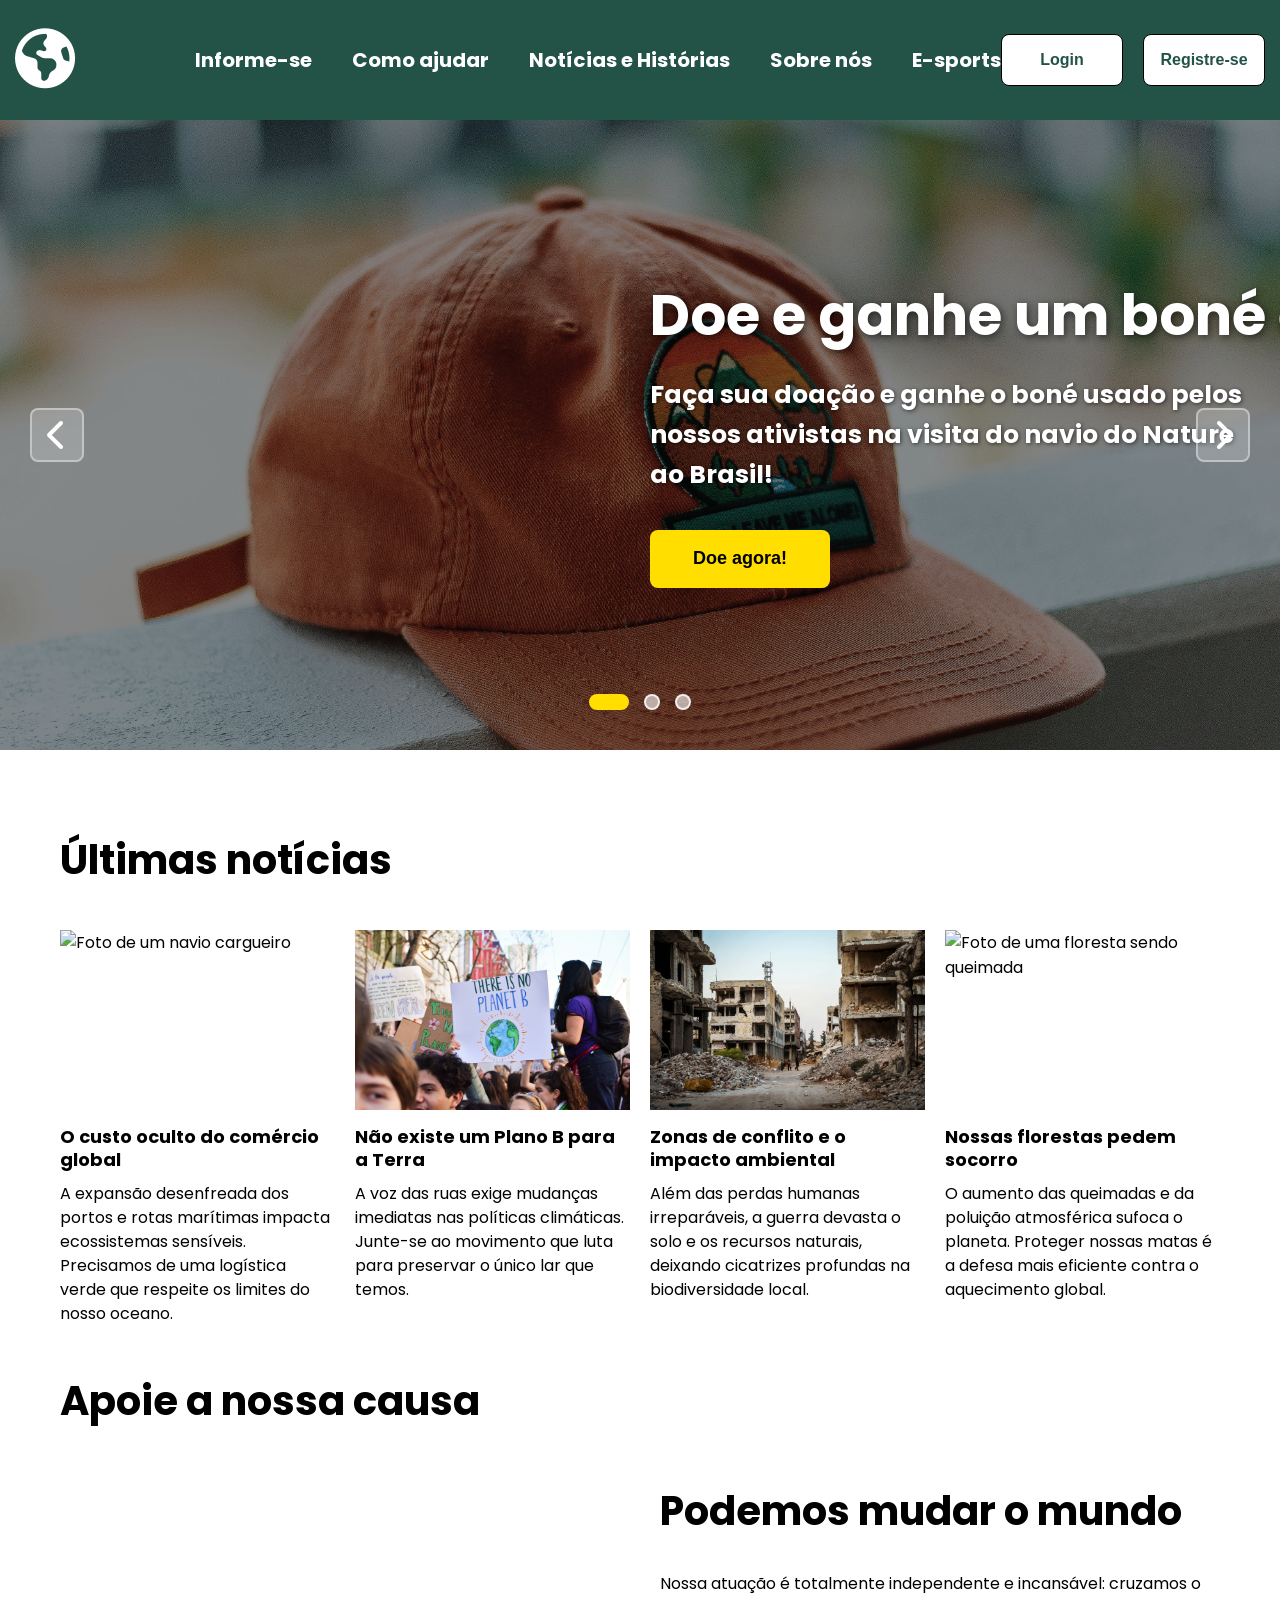
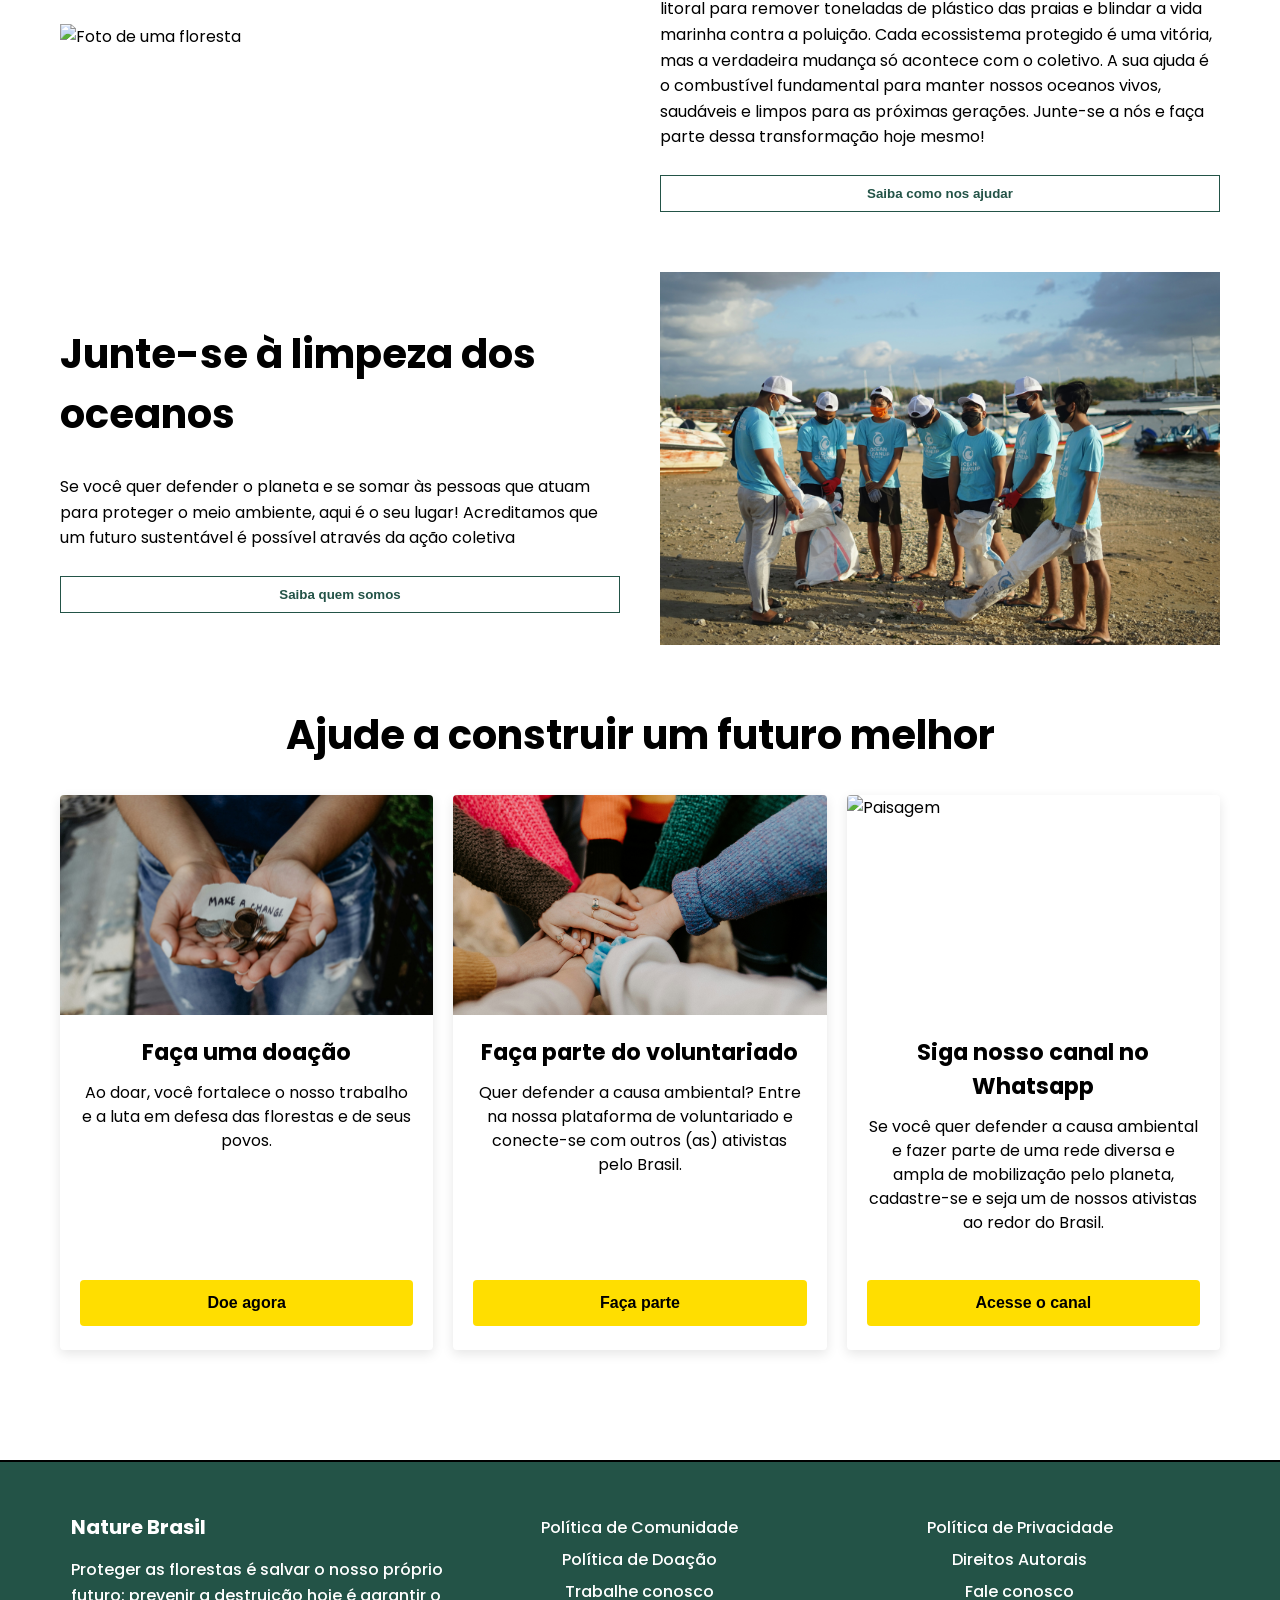
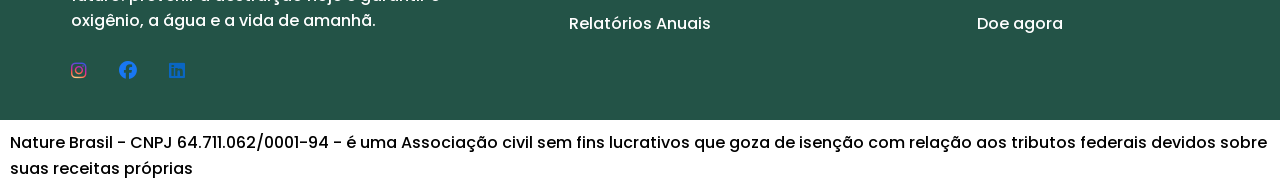
==== commit 743d9653: "Finalizando em definitivo a página registre-se e Finalizando o header com possivel ajustes nos botõe" ====
--- a/site/htmls/index.html
+++ b/site/htmls/index.html
@@ -6,6 +6,7 @@
     <link rel="stylesheet" href="../styles/style.css">
     <link rel="stylesheet" href="https://cdnjs.cloudflare.com/ajax/libs/font-awesome/6.5.1/css/all.min.css">
     <link rel="shortcut icon" href="../img/earth-americas-solid-full.svg" type="image/x-icon">
+    <link rel="stylesheet" href="../styles/header-comum.css">
     <title>Página Inicial - Nature</title>
 </head>
 <body>
@@ -35,7 +36,7 @@
                             <button type="button" class="btn btn-header"><a href="Registrese.html" target="_blank">Registre-se</a></button>
                         </div>
                     </div>
-                </dv>
+                </div>
             </div>
         </header>
 
--- a/site/styles/style.css
+++ b/site/styles/style.css
@@ -10,14 +10,14 @@
   --cinza-fundo: #dfd8d8;
   --bg-top: #eef7f7;
   --bg-bottom: #d7eceb;
-    --card: rgba(255, 255, 255, 0.92);
-    --card-border: rgba(34, 96, 93, 0.12);
-    --text: #183534;
-    --muted: #5f7775;
-    --accent: #109483;
-    --accent-dark: #0b7265;
-    --field: #f8fcfb;
-    --shadow: 0 24px 80px rgba(16, 74, 70, 0.14);
+  --card: rgba(255, 255, 255, 0.92);
+  --card-border: rgba(34, 96, 93, 0.12);
+  --text: #183534;
+  --muted: #5f7775;
+  --accent: #109483;
+  --accent-dark: #0b7265;
+  --field: #f8fcfb;
+  --shadow: 0 24px 80px rgba(16, 74, 70, 0.14);
         
 }
 
@@ -37,8 +37,8 @@
 
 header{
     width: 100%;
-    display: flex;
-    justify-content: space-between;
+    display: grid;
+    grid-template-columns: 1fr auto 1fr;
     align-items: center;
     padding: 15px;
     background-color: var(--verde-agua);
@@ -50,8 +50,8 @@
 
 .icone{
     font-size: 60px;
-    margin-left: 650px;
-    color: var(--branco-header-footer);
+    color: var(--branco-header-footer);
+    justify-self: start;
 }
 
 header ul{
@@ -61,7 +61,7 @@
     font-weight: bold;
     align-items: center;
     gap: 40px;
-    margin-right: 500px;
+    margin-right: 0;
     margin-bottom: 0;
     
 }
@@ -77,9 +77,17 @@
 }
 
 .cabecalho {
-  display: flex;
-  align-items: center; 
-  gap: 30px;          
+    display: contents;
+}
+
+.header1 {
+    grid-column: 2;
+    justify-self: center;
+}
+
+.header2 {
+    grid-column: 3;
+    justify-self: end;
 }
 
 .button-group {
@@ -255,14 +263,20 @@
 .botao-carrossel {
     background-color: var(--amarelo);
     color: var(--preto-main-fundo);
-    padding: 20px 20px;
+    width: 180px;
+    min-height: 58px;
+    padding: 16px 20px;
     border: none;
     border-radius: 8px;
     font-size: 18px;
     font-weight: bold;
     cursor: pointer;
     transition: all 0.3s ease;
-    display: inline-block;
+    display: inline-flex;
+    align-items: center;
+    justify-content: center;
+    text-align: center;
+    box-sizing: border-box;
 }
 
 .botao-carrossel:hover {
@@ -280,7 +294,12 @@
     color: var(--branco-header-footer);
     border: 2px solid rgba(255, 255, 255, 0.4);
     font-size: 32px;
-    padding: 16px 22px;
+    width: 54px;
+    height: 54px;
+    padding: 0;
+    display: inline-flex;
+    align-items: center;
+    justify-content: center;
     cursor: pointer;
     border-radius: 8px;
     transition: all 0.3s ease;
@@ -342,6 +361,7 @@
   max-width: 1200px; 
   width: 100%;       
   margin: 0 auto;
+  margin-top: 80px;
 }
 
 h1 {
@@ -556,7 +576,7 @@
     color: var(--branco-header-footer);
     padding-top: 50px;
     border-top: 2px solid var(--preto-main-fundo);
-    margin-top: 90px;
+    margin-top: 80px;
     
 }
 
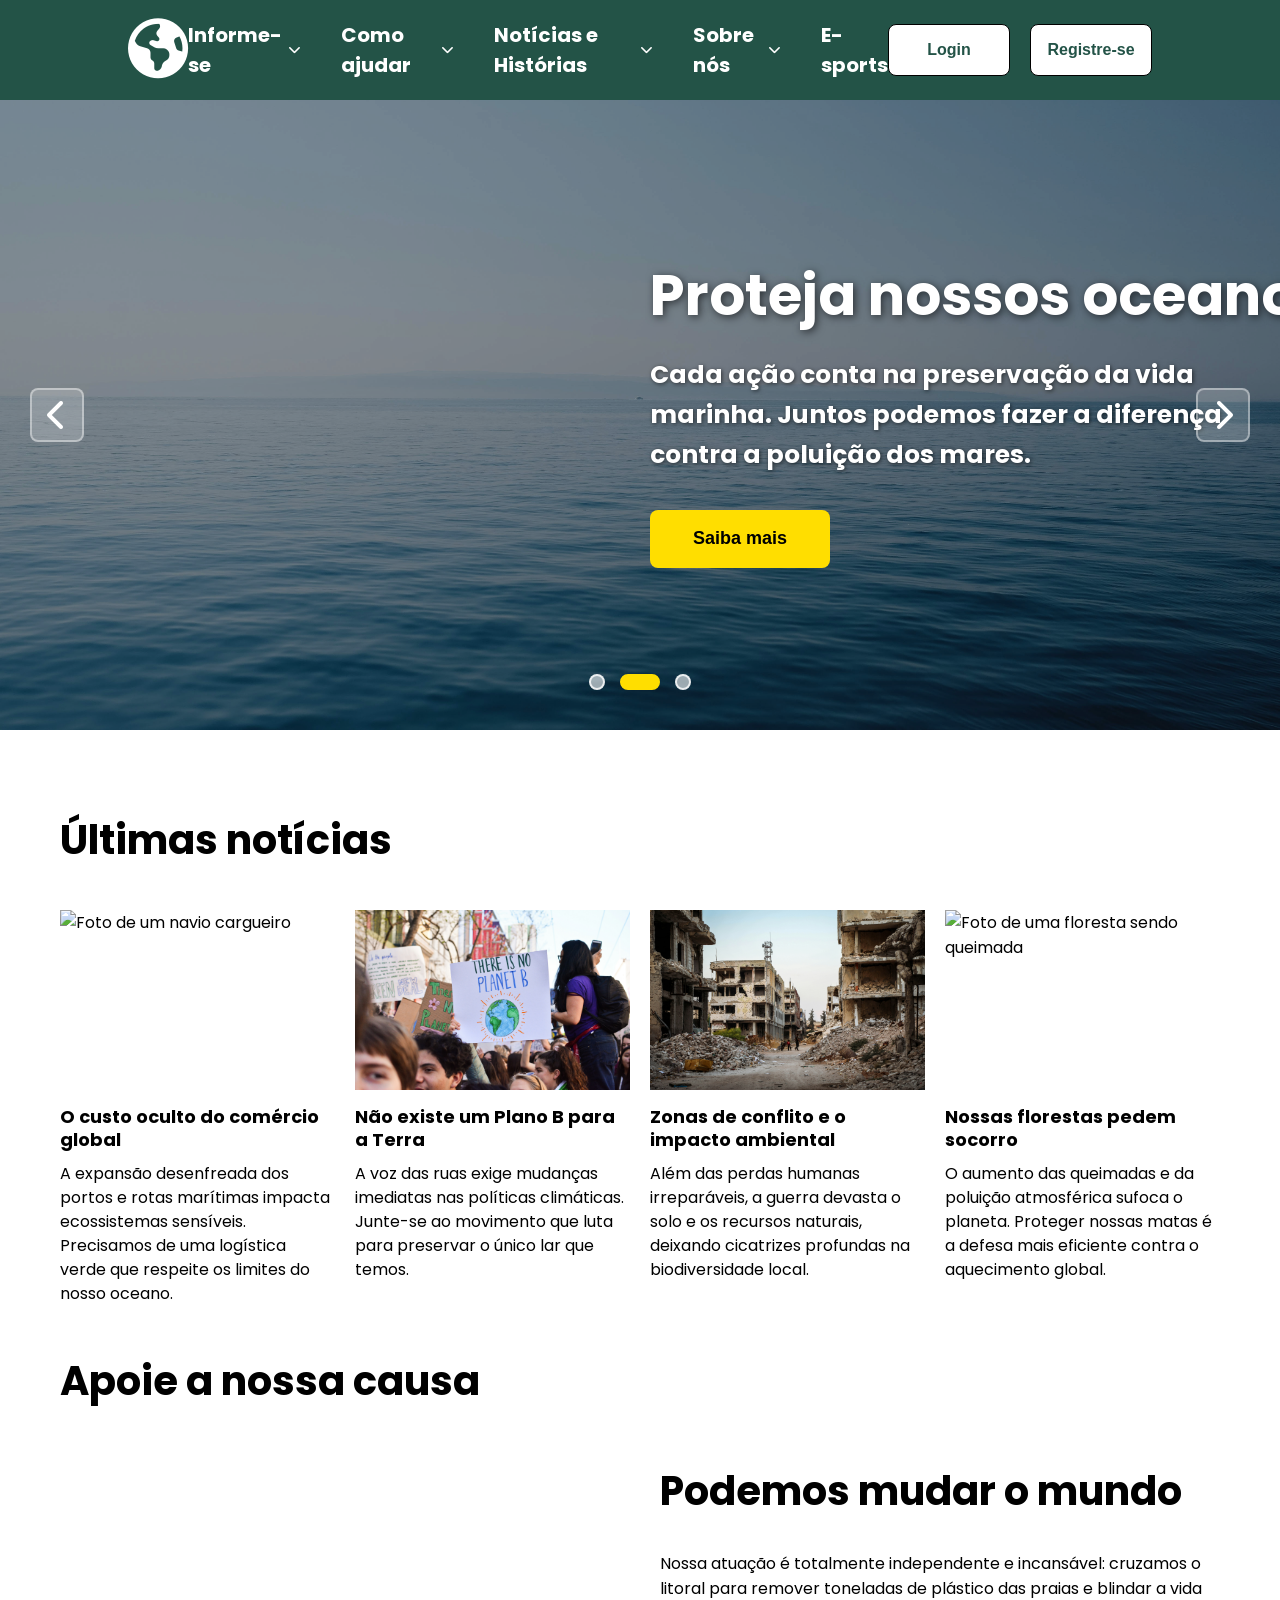
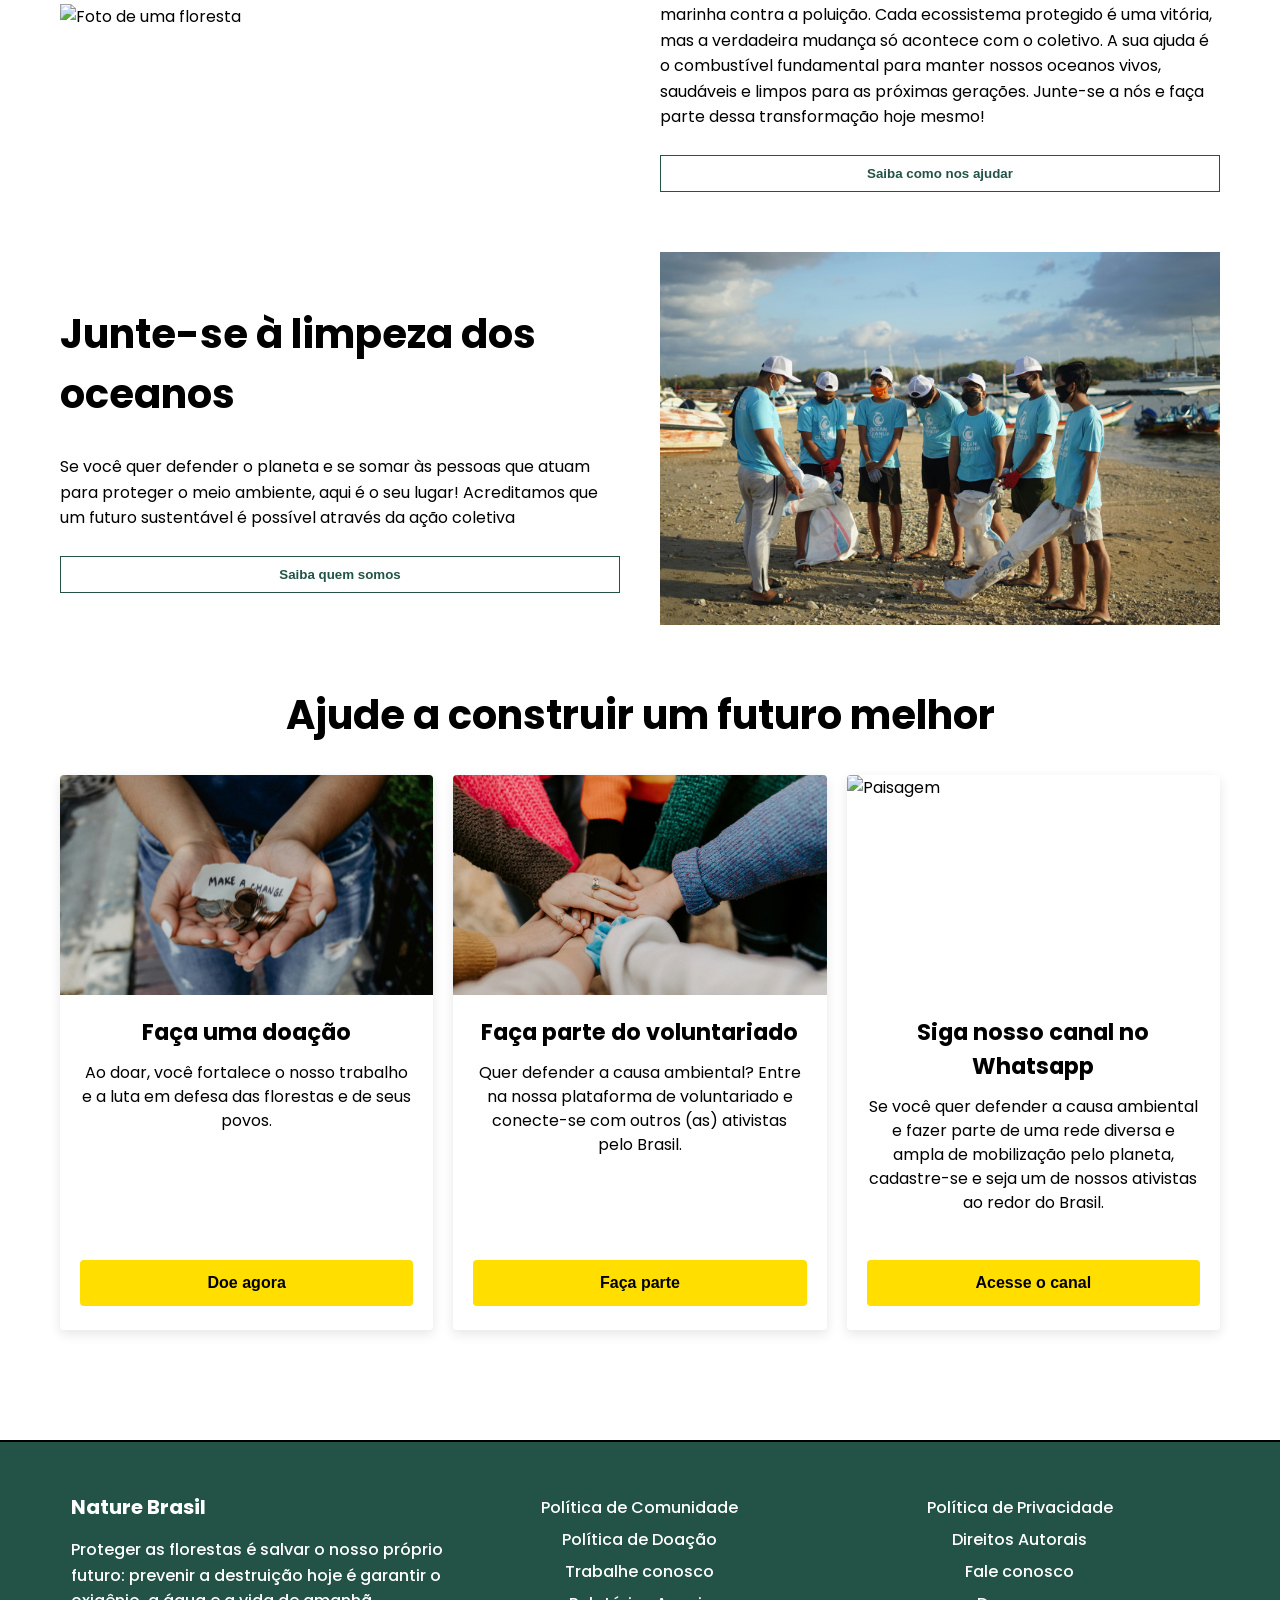
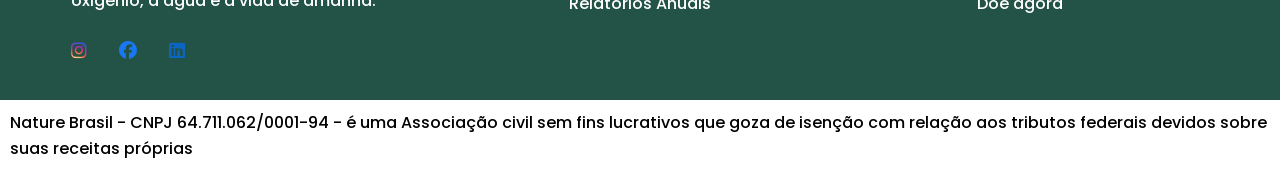
==== commit abe4050a: "Alterando o tamanho do Header, adicionado dropdown nos links do header e deixado o header fixado no " ====
--- a/site/htmls/index.html
+++ b/site/htmls/index.html
@@ -19,10 +19,43 @@
             <div class="cabecalho">
                 <div class="header1">
                     <ul class="header-group">
-                        <li><a href="Informe-se.html" target="_blank" class="link">Informe-se</a></li>
-                        <li><a href="ComoAjudar.html" class="link">Como ajudar</a></li>
-                        <li><a href="Noticias.html" class="link">Notícias e Histórias</a></li>
-                        <li><a href="SobreNos.html" class="link">Sobre nós</a></li>
+                        <li class="dropdown">
+                            <a href="Informe-se.html" class="link">Informe-se <i class="fa-solid fa-chevron-down fa-2xs"></i></a>
+                            <ul class="dropdown-menu">
+                                <li><a href="#">Mudanças Climáticas</a></li>
+                                <li><a href="#">Desmatamento</a></li>
+                                <li><a href="#">Poluição dos Oceanos</a></li>
+                                <li><a href="#">Energia Renovável</a></li>
+                                <li><a href="#">Biodiversidade</a></li>
+                            </ul>
+                        </li>
+                        <li class="dropdown">
+                            <a href="ComoAjudar.html" class="link">Como ajudar <i class="fa-solid fa-chevron-down fa-2xs"></i></a>
+                            <ul class="dropdown-menu">
+                                <li><a href="#">Faça uma Doação</a></li>
+                                <li><a href="#">Seja Voluntário</a></li>
+                                <li><a href="#">Assine Petições</a></li>
+                                <li><a href="#">Reduza seu Impacto</a></li>
+                            </ul>
+                        </li>
+                        <li class="dropdown">
+                            <a href="Noticias.html" class="link">Notícias e Histórias <i class="fa-solid fa-chevron-down fa-2xs"></i></a>
+                            <ul class="dropdown-menu">
+                                <li><a href="#">Últimas Notícias</a></li>
+                                <li><a href="#">Histórias de Impacto</a></li>
+                                <li><a href="#">Investigações</a></li>
+                                <li><a href="#">Opinião</a></li>
+                            </ul>
+                        </li>
+                        <li class="dropdown">
+                            <a href="SobreNos.html" class="link">Sobre nós <i class="fa-solid fa-chevron-down fa-2xs"></i></a>
+                            <ul class="dropdown-menu">
+                                <li><a href="#">Nossa Missão</a></li>
+                                <li><a href="#">Nossa Equipe</a></li>
+                                <li><a href="#">Transparência</a></li>
+                                <li><a href="#">Contato</a></li>
+                            </ul>
+                        </li>
                         <li><a href="site-time.html" class="link">E-sports</a></li>
                     </ul>
                 </div>
--- a/site/styles/style.css
+++ b/site/styles/style.css
@@ -36,12 +36,21 @@
 /*------------- HEADER ------------- */
 
 header{
+    position: fixed;
+    top: 0;
+    left: 0;
+    right: 0;
     width: 100%;
     display: grid;
     grid-template-columns: 1fr auto 1fr;
     align-items: center;
-    padding: 15px;
+    padding: 5px 10%;
     background-color: var(--verde-agua);
+    z-index: 1000;
+}
+
+body{
+    padding-top: 100px;
 }
 
 .icone a{
@@ -63,8 +72,8 @@
     gap: 40px;
     margin-right: 0;
     margin-bottom: 0;
-    
-}
+}
+
 
 .link{
     text-decoration: none;
@@ -76,6 +85,72 @@
     text-decoration: underline;
 }
 
+/*------------- DROPDOWN MENU ------------- */
+
+.dropdown{
+    position: relative;
+}
+
+.dropdown > .link{
+    display: flex;
+    align-items: center;
+    gap: 6px;
+}
+
+.dropdown > .link i{
+    transition: transform 0.3s ease;
+}
+
+.dropdown:hover > .link i{
+    transform: rotate(180deg);
+}
+
+.dropdown-menu{
+    display: flex;
+    flex-direction: column;
+    position: absolute;
+    top: 100%;
+    left: 50%;
+    transform: translateX(-50%) translateY(10px);
+    background-color: var(--branco-header-footer);
+    min-width: 220px;
+    border-radius: 8px;
+    box-shadow: 0 8px 24px rgba(0, 0, 0, 0.15);
+    padding: 8px 0;
+    opacity: 0;
+    visibility: hidden;
+    transition: all 0.3s ease;
+    z-index: 1001;
+    gap: 0;
+}
+
+.dropdown:hover .dropdown-menu{
+    opacity: 1;
+    visibility: visible;
+    transform: translateX(-50%) translateY(0);
+}
+
+.dropdown-menu li{
+    list-style: none;
+}
+
+.dropdown-menu li a{
+    display: block;
+    padding: 10px 20px;
+    color: var(--verde-agua);
+    text-decoration: none;
+    font-size: 15px;
+    font-weight: 500;
+    white-space: nowrap;
+    transition: background-color 0.2s ease, padding-left 0.2s ease;
+}
+
+.dropdown-menu li a:hover{
+    background-color: var(--verde-agua);
+    color: var(--branco-header-footer);
+    padding-left: 26px;
+}
+
 .cabecalho {
     display: contents;
 }
@@ -89,6 +164,7 @@
     grid-column: 3;
     justify-self: end;
 }
+
 
 .button-group {
   display: flex;
@@ -134,6 +210,7 @@
 .botao1 button:hover {
     background: var(--verde-agua);
     color: var(--branco-header-footer);
+    border-color: var(--branco-header-footer);
 }
 
 .botao2 button{
@@ -153,8 +230,8 @@
 .botao2 button:hover {
     background: var(--verde-agua);
     color: var(--branco-header-footer);
-}
-
+    border-color: var(--branco-header-footer);
+}
 /*
 <div class="icone">
            <a href="index.html"><i class="fa-solid fa-earth-americas"></i></a> 
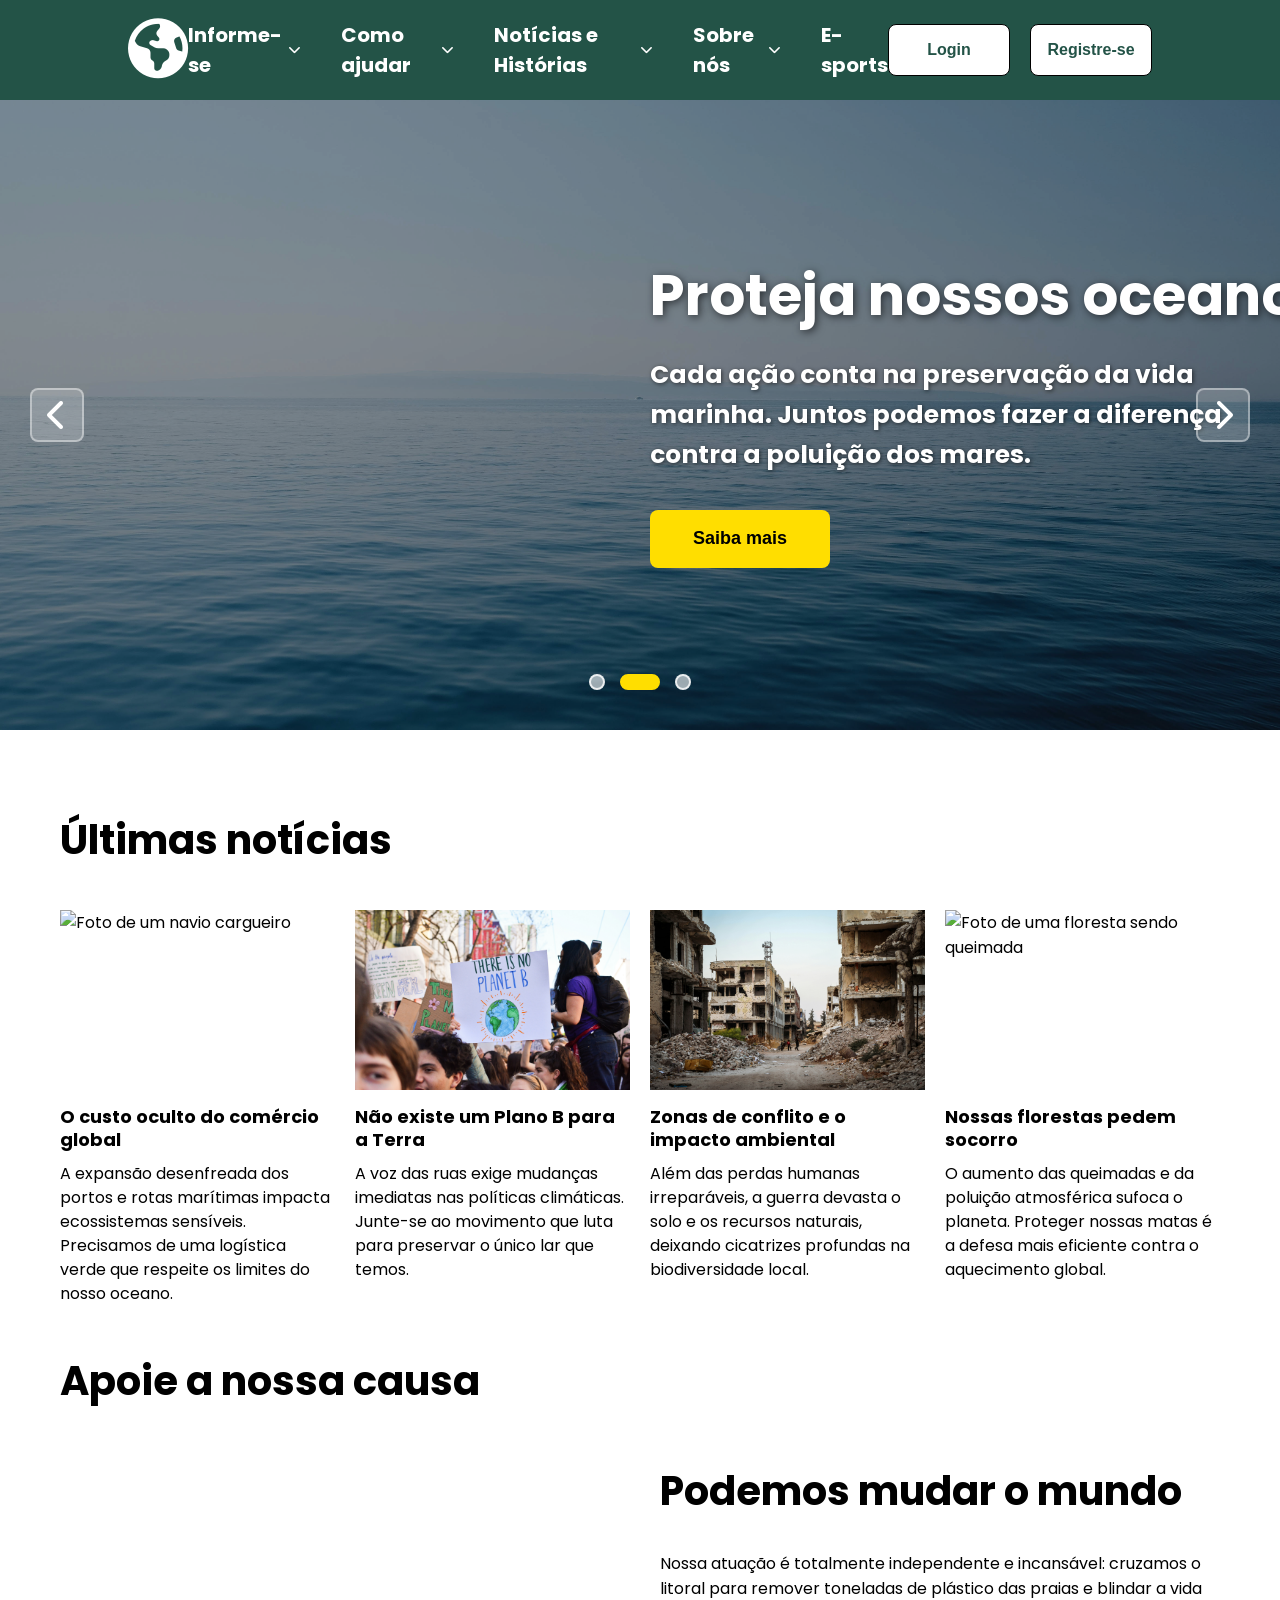
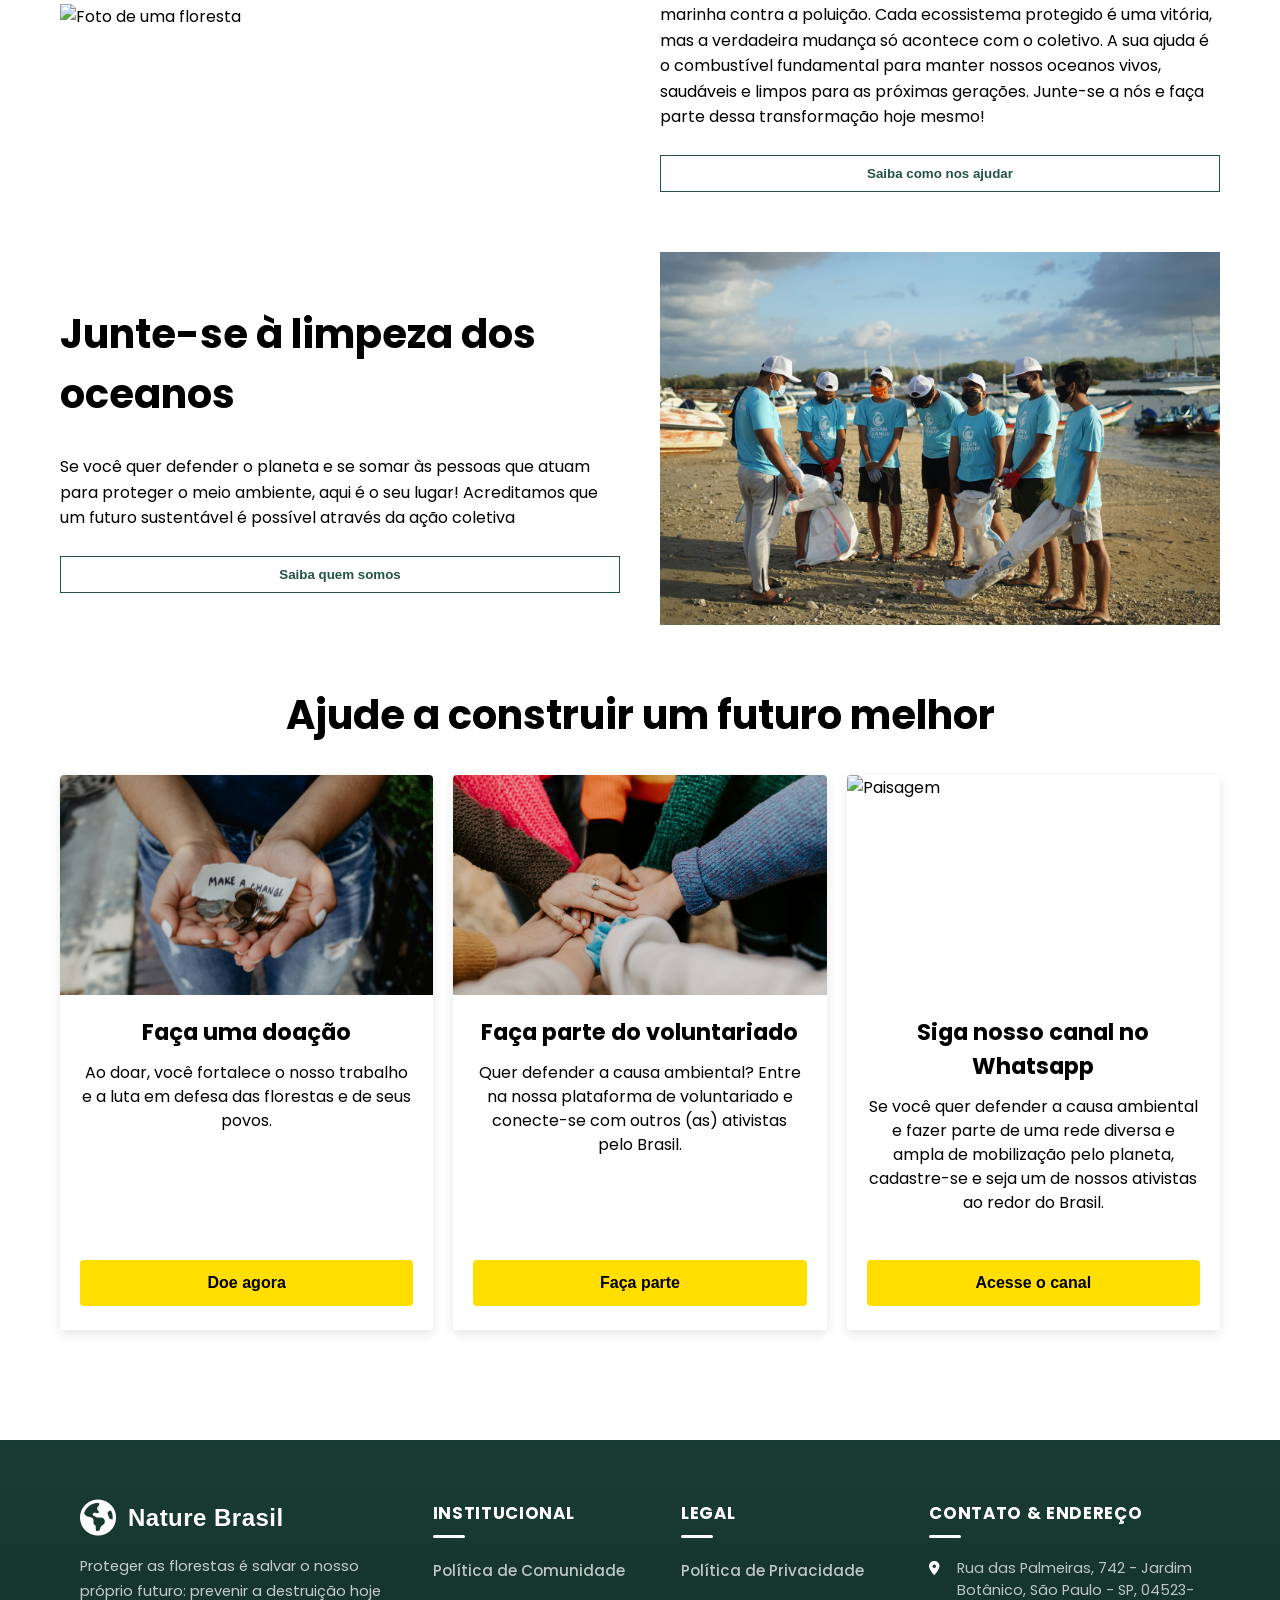
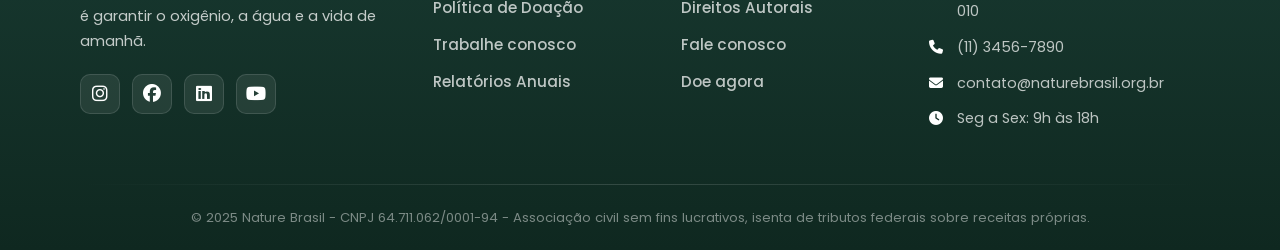
==== commit 177475a5: "Fazendo um novo footer" ====
--- a/site/htmls/index.html
+++ b/site/htmls/index.html
@@ -259,39 +259,72 @@
         </section>
     </main>
 
-    <footer>
-        <nav class="group-coluna">
-            <div class="colunas">
-                <h4> Nature Brasil</h4>
-                <p class="pfooter">Proteger as florestas é salvar o nosso próprio futuro: prevenir a destruição hoje é garantir o oxigênio, a água e a vida de amanhã.</p>
-
-                        <div class="social1">
-                            <a href="#"> <i class="fa-brands fa-instagram"></i></a> 
-                            <a href="#"> <i class="fa-brands fa-facebook"></i></a>
-                            <a href="#"> <i class="fa-brands fa-linkedin"></i></a>
-                        </div>
-            </div>
-            
-                    <div class="colunas">
-                        <ul class="lista2">
-                            <li><a href="#" class="link2">Política de Comunidade</a></li>
-                            <li><a href="#" class="link2">Política de Doação</a></li>
-                            <li><a href="#" class="link2">Trabalhe conosco</a></li>
-                            <li><a href="#" class="link2">Relatórios Anuais</a></li>
-                        </ul>
-                    </div>
-
-                    <div class="colunas">
-                        <ul class="lista3">
-                            <li><a href="#" class="link3">Política de Privacidade</a></li>
-                            <li><a href="#" class="link3">Direitos Autorais</a></li>
-                            <li><a href="#" class="link3">Fale conosco</a></li>
-                            <li><a href="#" class="link3">Doe agora</a></li>
-                        </ul>
-                    </div>    
-        </nav>       
-
-            <p class="pfinal">Nature Brasil - CNPJ 64.711.062/0001-94 - é uma Associação civil sem fins lucrativos que goza de isenção com relação aos tributos federais devidos sobre suas receitas próprias</p>
+    <footer class="footer-premium">
+        <div class="footer-conteudo">
+            <div class="footer-grid">
+                <div class="footer-coluna footer-marca">
+                    <div class="footer-logo">
+                        <i class="fa-solid fa-earth-americas"></i>
+                        <h3>Nature Brasil</h3>
+                    </div>
+                    <p class="footer-descricao">Proteger as florestas é salvar o nosso próprio futuro: prevenir a destruição hoje é garantir o oxigênio, a água e a vida de amanhã.</p>
+                    <div class="footer-social">
+                        <a href="#" aria-label="Instagram"><i class="fa-brands fa-instagram"></i></a>
+                        <a href="#" aria-label="Facebook"><i class="fa-brands fa-facebook"></i></a>
+                        <a href="#" aria-label="LinkedIn"><i class="fa-brands fa-linkedin"></i></a>
+                        <a href="#" aria-label="YouTube"><i class="fa-brands fa-youtube"></i></a>
+                    </div>
+                </div>
+
+                <div class="footer-coluna">
+                    <h4 class="footer-titulo">Institucional</h4>
+                    <ul class="footer-links">
+                        <li><a href="#">Política de Comunidade</a></li>
+                        <li><a href="#">Política de Doação</a></li>
+                        <li><a href="#">Trabalhe conosco</a></li>
+                        <li><a href="#">Relatórios Anuais</a></li>
+                    </ul>
+                </div>
+
+                <div class="footer-coluna">
+                    <h4 class="footer-titulo">Legal</h4>
+                    <ul class="footer-links">
+                        <li><a href="#">Política de Privacidade</a></li>
+                        <li><a href="#">Direitos Autorais</a></li>
+                        <li><a href="#">Fale conosco</a></li>
+                        <li><a href="#">Doe agora</a></li>
+                    </ul>
+                </div>
+
+                <div class="footer-coluna">
+                    <h4 class="footer-titulo">Contato & Endereço</h4>
+                    <ul class="footer-contato">
+                        <li>
+                            <i class="fa-solid fa-location-dot"></i>
+                            <span>Rua das Palmeiras, 742 - Jardim Botânico, São Paulo - SP, 04523-010</span>
+                        </li>
+                        <li>
+                            <i class="fa-solid fa-phone"></i>
+                            <span>(11) 3456-7890</span>
+                        </li>
+                        <li>
+                            <i class="fa-solid fa-envelope"></i>
+                            <span>contato@naturebrasil.org.br</span>
+                        </li>
+                        <li>
+                            <i class="fa-solid fa-clock"></i>
+                            <span>Seg a Sex: 9h às 18h</span>
+                        </li>
+                    </ul>
+                </div>
+            </div>
+
+            <div class="footer-separador"></div>
+
+            <div class="footer-rodape">
+                <p>© 2025 Nature Brasil - CNPJ 64.711.062/0001-94 - Associação civil sem fins lucrativos, isenta de tributos federais sobre receitas próprias.</p>
+            </div>
+        </div>
     </footer>
 
     <script src="../js/carrosel.js"></script>
--- a/site/styles/style.css
+++ b/site/styles/style.css
@@ -80,11 +80,11 @@
     color: var(--branco-header-footer)
 
 }
-
+/*
 .link:hover{
     text-decoration: underline;
 }
-
+*/
 /*------------- DROPDOWN MENU ------------- */
 
 .dropdown{
@@ -108,20 +108,23 @@
 .dropdown-menu{
     display: flex;
     flex-direction: column;
+    align-items: stretch;
     position: absolute;
     top: 100%;
     left: 50%;
     transform: translateX(-50%) translateY(10px);
     background-color: var(--branco-header-footer);
     min-width: 220px;
+    border: 1px solid var(--branco-header-footer);
     border-radius: 8px;
     box-shadow: 0 8px 24px rgba(0, 0, 0, 0.15);
-    padding: 8px 0;
+    padding: 0;
     opacity: 0;
     visibility: hidden;
     transition: all 0.3s ease;
     z-index: 1001;
     gap: 0;
+    margin-top: 33px;
 }
 
 .dropdown:hover .dropdown-menu{
@@ -132,23 +135,26 @@
 
 .dropdown-menu li{
     list-style: none;
+    width: 100%;
 }
 
 .dropdown-menu li a{
-    display: block;
+    display: flex;
+    justify-content: center;
     padding: 10px 20px;
     color: var(--verde-agua);
     text-decoration: none;
-    font-size: 15px;
+    font-size: 18px;
     font-weight: 500;
     white-space: nowrap;
     transition: background-color 0.2s ease, padding-left 0.2s ease;
+   
 }
 
 .dropdown-menu li a:hover{
     background-color: var(--verde-agua);
     color: var(--branco-header-footer);
-    padding-left: 26px;
+    width: 100%;
 }
 
 .cabecalho {
@@ -646,117 +652,236 @@
     color: var(--preto-main-fundo)
 }
 
-/*------------- Footer ------------- */
-
-footer{
-    background-color:var(--verde-agua);
-    color: var(--branco-header-footer);
-    padding-top: 50px;
-    border-top: 2px solid var(--preto-main-fundo);
+/*------------- Footer Premium ------------- */
+
+.footer-premium {
+    background: linear-gradient(180deg, #1a3d34 0%, #0f2820 100%);
+    color: var(--branco-header-footer);
     margin-top: 80px;
-    
-}
-
-.group-coluna{
-    margin: auto;
-    display: flex;
+    padding: 0;
+    font-family: 'Poppins', 'Montserrat', sans-serif;
+}
+
+.footer-conteudo {
+    max-width: 1200px;
+    margin: 0 auto;
+    padding: 60px 40px 0;
+}
+
+.footer-grid {
+    display: grid;
+    grid-template-columns: 1.5fr 1fr 1fr 1.3fr;
+    gap: 40px;
+    padding-bottom: 40px;
+}
+
+/* Logo e Marca */
+.footer-logo {
+    display: flex;
+    align-items: center;
+    gap: 12px;
+    margin-bottom: 18px;
+}
+
+.footer-logo i {
+    font-size: 36px;
+    color: var(--branco-header-footer);
+}
+
+.footer-logo h3 {
+    font-size: 1.5rem;
+    font-weight: 800;
+    letter-spacing: 0.02em;
+    color: var(--branco-header-footer);
+    margin: 0;
+}
+
+.footer-descricao {
+    font-size: 0.92rem;
+    line-height: 1.7;
+    color: rgba(255, 255, 255, 0.75);
+    margin-bottom: 20px;
+    font-weight: 400;
+}
+
+/* Redes Sociais */
+.footer-social {
+    display: flex;
+    gap: 12px;
+}
+
+.footer-social a {
+    display: inline-flex;
+    align-items: center;
     justify-content: center;
-    width: 1140px;
-}
-
-.colunas{
-    width: 33.3%;
-}
-
-.colunas h4{
-    margin-bottom: 15px;
-    font-size: 20px;
-}
-
-.colunas p{
+    width: 40px;
+    height: 40px;
+    border-radius: 10px;
+    background: rgba(255, 255, 255, 0.08);
+    border: 1px solid rgba(255, 255, 255, 0.12);
+    transition: all 0.3s ease;
+    text-decoration: none;
+}
+
+.footer-social a:hover {
+    background: var(--branco-header-footer);
+    border-color: var(--branco-header-footer);
+    transform: translateY(-3px);
+}
+
+.footer-social a i {
+    font-size: 18px;
+    color: var(--branco-header-footer);
+    transition: color 0.3s ease;
+    -webkit-text-fill-color: var(--branco-header-footer);
+    background: none !important;
+    -webkit-background-clip: unset !important;
+    background-clip: unset !important;
+}
+
+.footer-social a:hover i {
+    color: var(--preto-main-fundo);
+    -webkit-text-fill-color: var(--preto-main-fundo);
+    background: none !important;
+    -webkit-background-clip: unset !important;
+    background-clip: unset !important;
+}
+
+/* Títulos das colunas */
+.footer-titulo {
+    font-size: 1.05rem;
+    font-weight: 700;
+    letter-spacing: 0.04em;
+    text-transform: uppercase;
+    margin-bottom: 20px;
+    color: var(--branco-header-footer);
+    position: relative;
+    padding-bottom: 12px;
+}
+
+.footer-titulo::after {
+    content: "";
+    position: absolute;
+    left: 0;
+    bottom: 0;
+    width: 32px;
+    height: 3px;
+    border-radius: 999px;
+    background: var(--branco-header-footer);
+}
+
+/* Links */
+.footer-links {
+    list-style: none;
+    padding: 0;
+    margin: 0;
+}
+
+.footer-links li {
+    margin-bottom: 12px;
+}
+
+.footer-links a {
+    color: rgba(255, 255, 255, 0.72);
+    text-decoration: none;
+    font-size: 0.95rem;
     font-weight: 500;
-    color: var(--branco-header-footer);
-}
-
-.social1{
-    display: flex;
-    gap: 2rem;    
-}
-
-.social1 i{
-    font-size: 18px;
-    margin-bottom: 40px;
-}
-
-.lista2{
+    transition: color 0.2s ease, padding-left 0.2s ease;
+    display: inline-block;
+}
+
+.footer-links a:hover {
+    color: var(--branco-header-footer);
+    padding-left: 6px;
+}
+
+/* Contato */
+.footer-contato {
+    list-style: none;
+    padding: 0;
+    margin: 0;
+}
+
+.footer-contato li {
+    display: flex;
+    align-items: flex-start;
+    gap: 12px;
+    margin-bottom: 14px;
+    color: rgba(255, 255, 255, 0.72);
+    font-size: 0.9rem;
+    font-weight: 400;
+    line-height: 1.5;
+}
+
+.footer-contato li i {
+    color: var(--branco-header-footer);
+    font-size: 14px;
+    min-width: 16px;
+    margin-top: 3px;
+}
+
+/* Separador */
+.footer-separador {
+    height: 1px;
+    background: linear-gradient(90deg, transparent, rgba(255, 255, 255, 0.15), transparent);
+}
+
+/* Barra inferior */
+.footer-rodape {
+    padding: 22px 0;
     text-align: center;
-    line-height: 2;
-    
-}
-.lista2 li{
-    list-style: none;
-    
-}
-
-.lista2 a{
-    text-decoration: none;
-    color: var(--branco-header-footer);
-    font-weight: 500;
-    
-}
-
-.lista2 a:hover{
-    text-decoration: underline;
-
-}
-
-.lista3{
-    text-align: center;
-    line-height: 2;
-    
-}
-.lista3 li{
-    list-style: none;
-    
-}
-
-.lista3 a{
-    text-decoration: none;
-    color: var(--branco-header-footer);
-    font-weight: 500;
-}
-
-.lista3 a:hover{
-    text-decoration: underline;
-
-}
-
-.pfinal{
-    display: flex;
-    justify-content: center;
-    font-size: 16px;
-    padding: 10px;
+}
+
+.footer-rodape p {
+    font-size: 0.82rem;
+    color: rgba(255, 255, 255, 0.45);
+    font-weight: 400;
     margin: 0;
-    color: var(--preto-main-fundo);
-    background-color: var(--branco-header-footer);
-    font-weight: 500;
-}
-
-.fa-instagram {
-    background: radial-gradient(circle at 30% 107%, #fdf497 0%, #fdf497 5%, #fd5949 45%, #d6249f 60%, #285AEB 90%);
-    -webkit-background-clip: text;
-    -webkit-text-fill-color: transparent;
-    background-clip: text;
-    display: inline-block;
-}
-
-.fa-facebook {
-    color: #1877F2;
-}
-
-
-.fa-linkedin {
-    color: #0A66C2;
+    line-height: 1.6;
+}
+
+/* YouTube icon no footer */
+.footer-social .fa-youtube {
+    color: var(--branco-header-footer);
+    -webkit-text-fill-color: var(--branco-header-footer);
+}
+
+/* Footer Responsivo */
+@media (max-width: 1024px) {
+    .footer-grid {
+        grid-template-columns: 1fr 1fr;
+        gap: 36px;
+    }
+}
+
+@media (max-width: 768px) {
+    .footer-grid {
+        grid-template-columns: 1fr;
+        gap: 30px;
+        text-align: center;
+    }
+
+    .footer-logo {
+        justify-content: center;
+    }
+
+    .footer-social {
+        justify-content: center;
+    }
+
+    .footer-titulo::after {
+        left: 50%;
+        transform: translateX(-50%);
+    }
+
+    .footer-contato li {
+        justify-content: center;
+        text-align: left;
+    }
+
+    .footer-conteudo {
+        padding: 40px 20px 0;
+    }
 }
 
 @media (max-width: 1024px) {
@@ -817,16 +942,6 @@
     .card {
         flex: 0 0 calc(50% - 10px);
     }
-
-    .group-coluna {
-        width: 100%;
-        flex-wrap: wrap;
-        gap: 24px;
-    }
-
-    .colunas {
-        width: 45%;
-    }
 }
 
 @media (max-width: 768px) {
@@ -868,20 +983,6 @@
 
     .card {
         flex: 0 0 100%;
-    }
-
-    .group-coluna {
-        flex-direction: column;
-        align-items: center;
-    }
-
-    .colunas {
-        width: 100%;
-        text-align: center;
-    }
-
-    .social1 {
-        justify-content: center;
     }
 }
 
@@ -928,9 +1029,5 @@
         width: calc(100% - 32px);
         margin: 0 16px;
     }
-
-    .group-coluna {
-        padding: 0 16px;
-    }
-}
-
+}
+
